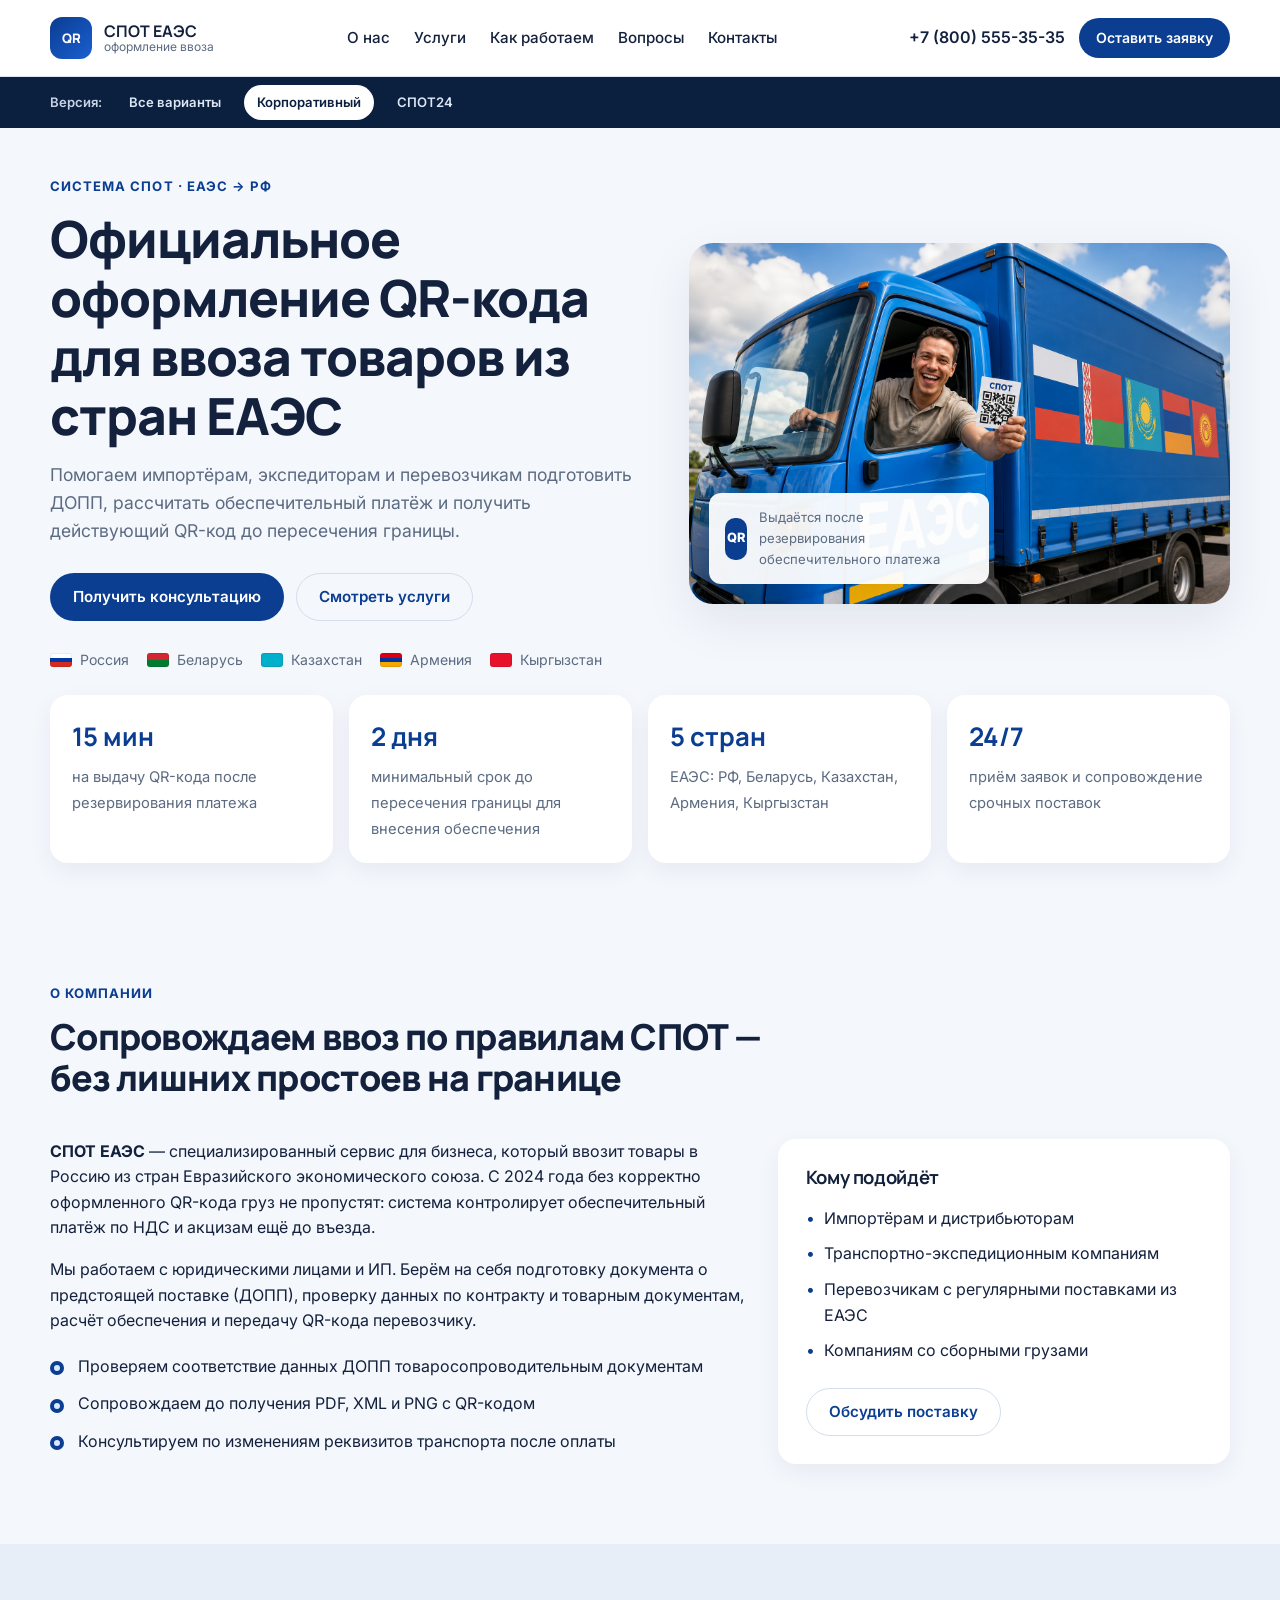
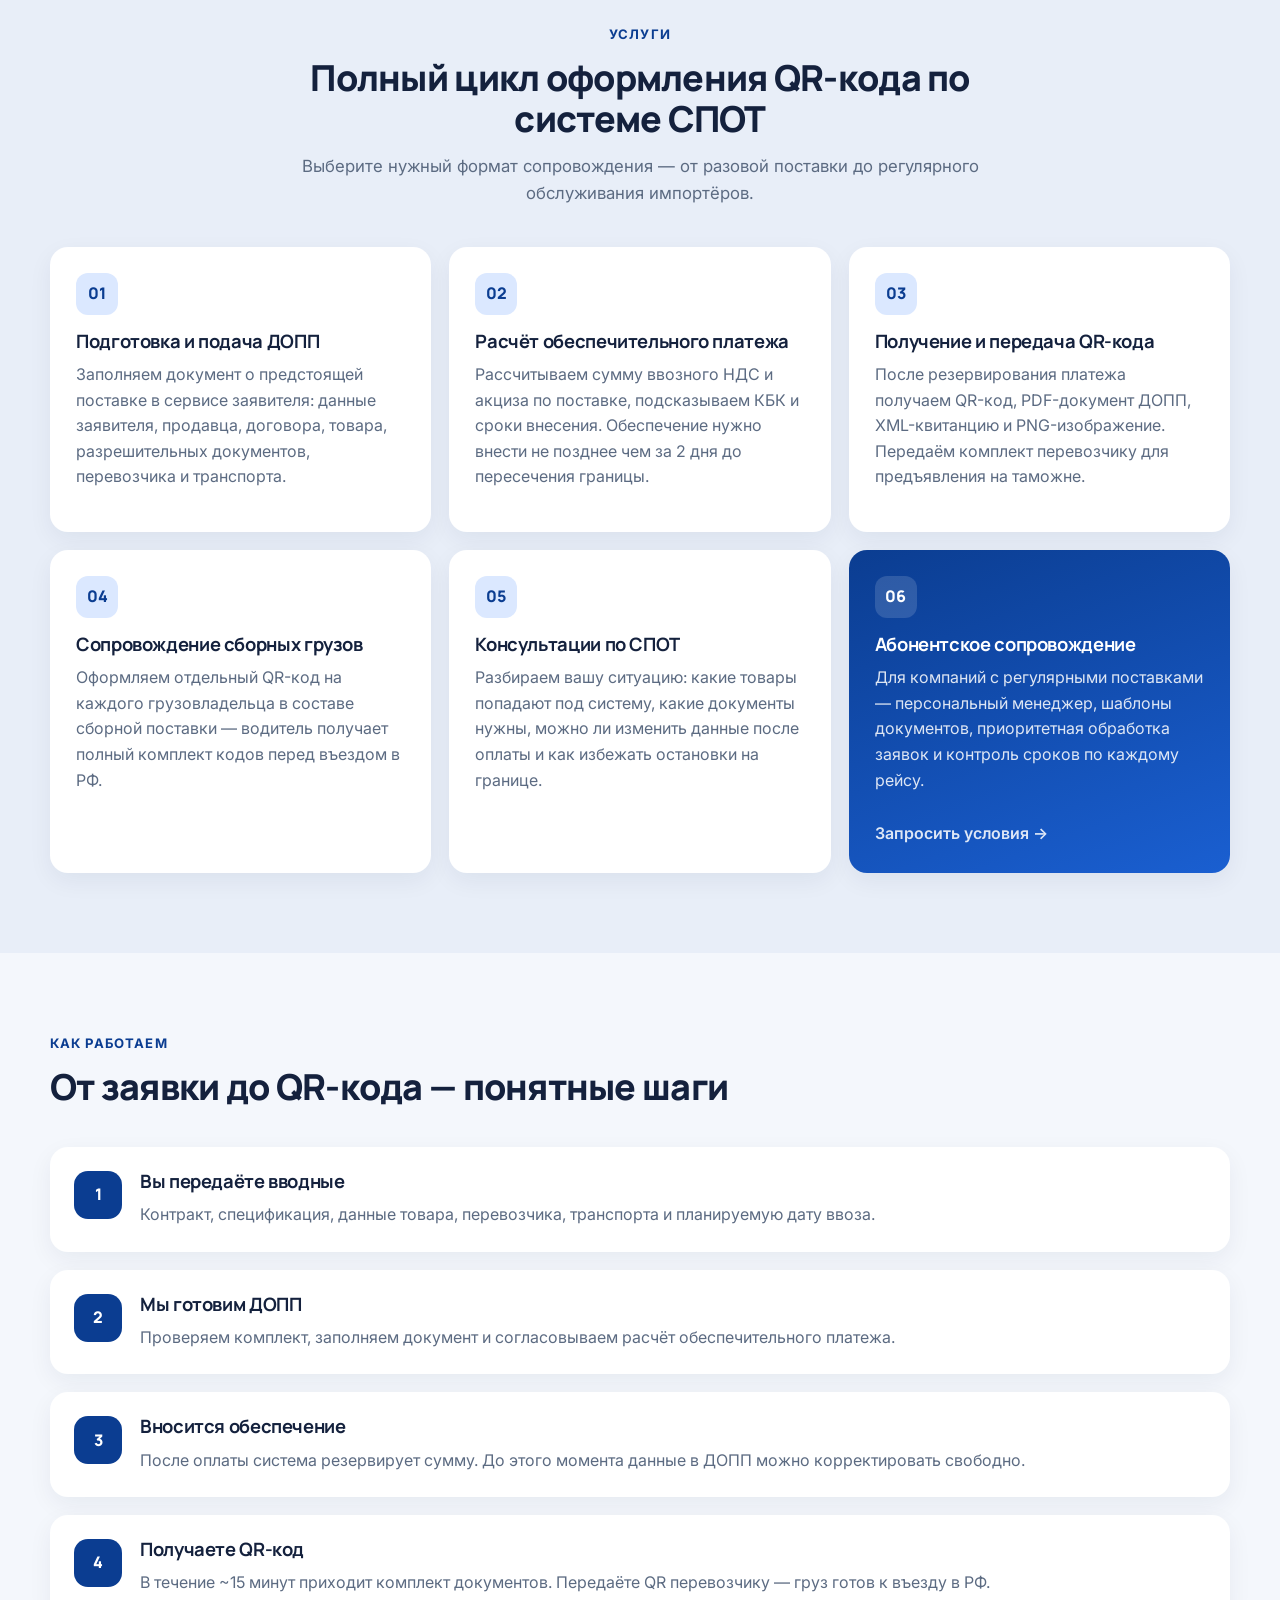
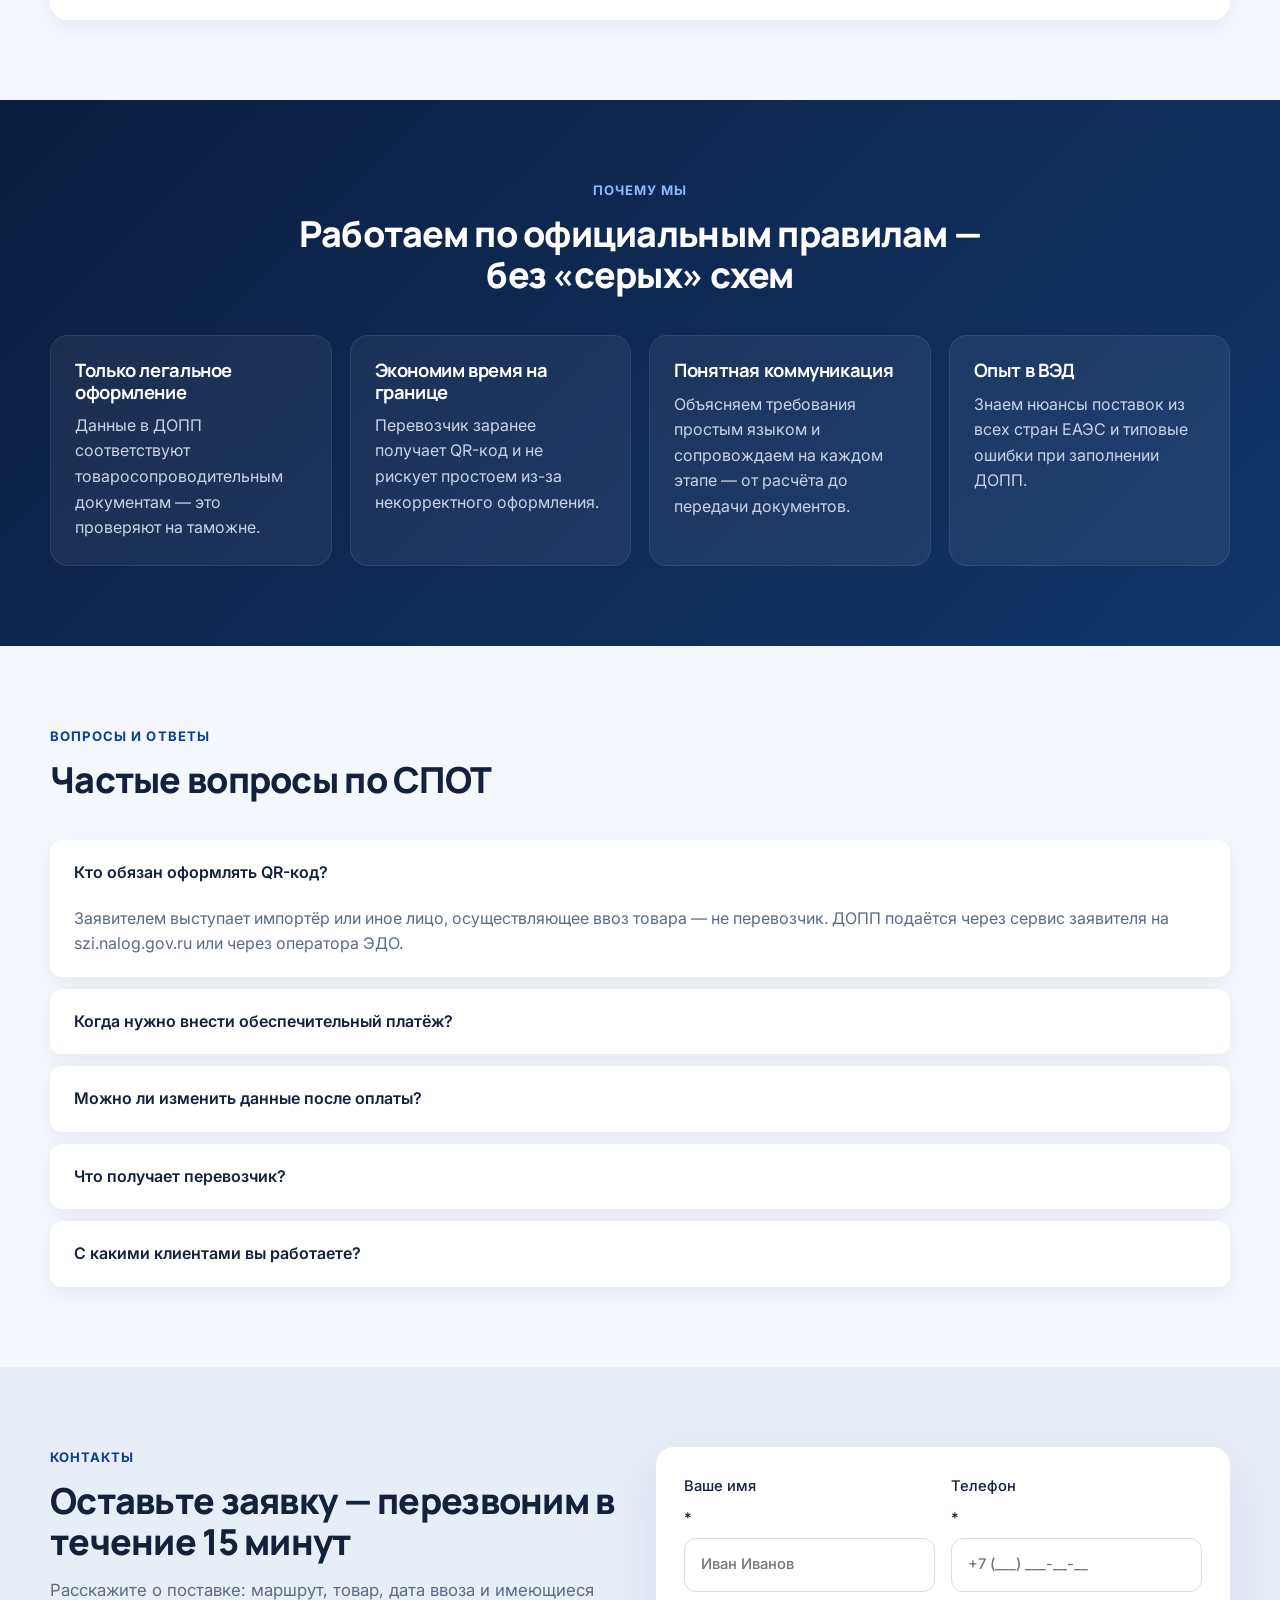
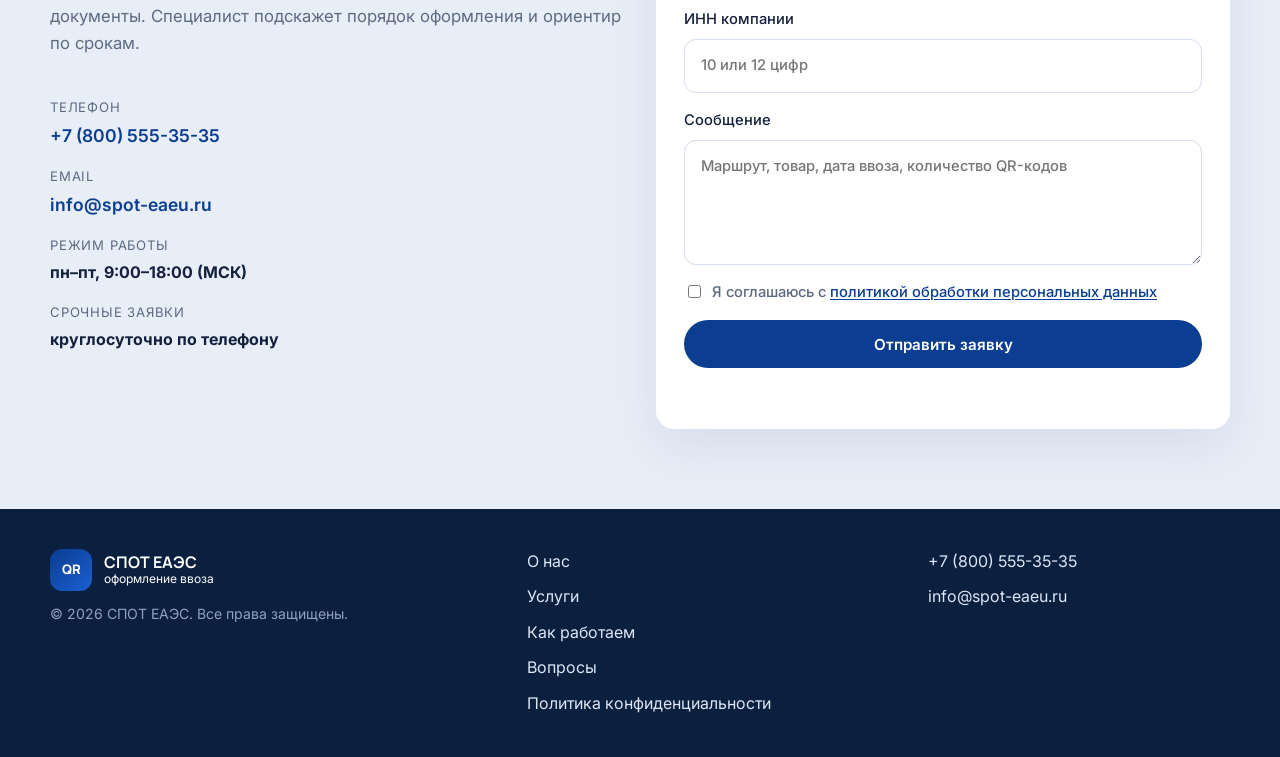
==== v1/index.html @ 1dd9f713 "Add two landing variants with version picker page. Move classic design to v1/, add spot-qr-eaes insp" ====
<!DOCTYPE html>
<html lang="ru">
<head>
  <meta charset="UTF-8" />
  <meta name="viewport" content="width=device-width, initial-scale=1.0, viewport-fit=cover" />
  <title>СПОТ ЕАЭС — оформление QR-кода для ввоза товаров в РФ</title>
  <meta name="description" content="Официальное оформление QR-кода по системе СПОТ для ввоза товаров из стран ЕАЭС в Россию. Подготовка ДОПП, расчёт обеспечительного платежа, сопровождение до получения QR." />
  <meta name="keywords" content="СПОТ, ЕАЭС, QR-код, ДОПП, ввоз товаров, обеспечительный платеж, таможня, импорт" />
  <meta name="robots" content="index, follow" />
  <meta name="theme-color" content="#0b3d91" />
  <link rel="canonical" href="https://elenasamanchuk.github.io/spot-eaeu/v1/" />
  <link rel="icon" type="image/svg+xml" href="../favicon.svg" />
  <link rel="manifest" href="../site.webmanifest" />

  <meta property="og:type" content="website" />
  <meta property="og:locale" content="ru_RU" />
  <meta property="og:title" content="СПОТ ЕАЭС — оформление QR-кода для ввоза товаров в РФ" />
  <meta property="og:description" content="Помогаем импортёрам и экспедиторам оформить ДОПП и получить QR-код по системе СПОТ для ввоза из стран ЕАЭС." />
  <meta property="og:image" content="https://elenasamanchuk.github.io/spot-eaeu/assets/hero.png" />
  <meta property="og:url" content="https://elenasamanchuk.github.io/spot-eaeu/v1/" />

  <meta name="twitter:card" content="summary_large_image" />
  <meta name="twitter:title" content="СПОТ ЕАЭС — оформление QR-кода для ввоза товаров в РФ" />
  <meta name="twitter:description" content="Официальное оформление QR-кода по системе СПОТ. Подготовка ДОПП и сопровождение до пересечения границы." />
  <meta name="twitter:image" content="https://elenasamanchuk.github.io/spot-eaeu/assets/hero.png" />

  <link rel="preconnect" href="https://fonts.googleapis.com" />
  <link rel="preconnect" href="https://fonts.gstatic.com" crossorigin />
  <link href="https://fonts.googleapis.com/css2?family=Inter:wght@400;500;600;700&family=Manrope:wght@500;600;700;800&display=swap" rel="stylesheet" />
  <link rel="stylesheet" href="css/styles.css" />
  <link rel="stylesheet" href="../css/variant-bar.css" />

  <script type="application/ld+json">
  {
    "@context": "https://schema.org",
    "@type": "ProfessionalService",
    "name": "СПОТ ЕАЭС",
    "description": "Официальное оформление QR-кода по системе СПОТ для ввоза товаров из стран ЕАЭС в Россию",
    "url": "https://elenasamanchuk.github.io/spot-eaeu/v1/",
    "image": "https://elenasamanchuk.github.io/spot-eaeu/assets/hero.png",
    "telephone": "+7-800-555-35-35",
    "email": "info@spot-eaeu.ru",
    "areaServed": ["RU", "BY", "KZ", "AM", "KG"],
    "serviceType": "Оформление QR-кода СПОТ, подготовка ДОПП",
    "openingHoursSpecification": {
      "@type": "OpeningHoursSpecification",
      "dayOfWeek": ["Monday", "Tuesday", "Wednesday", "Thursday", "Friday"],
      "opens": "09:00",
      "closes": "18:00"
    }
  }
  </script>
</head>
<body>
  <a class="skip-link" href="#main">Перейти к содержимому</a>

  <header class="header" id="top">
    <div class="container header__inner">
      <a class="logo" href="#top" aria-label="СПОТ ЕАЭС — на главную">
        <span class="logo__mark" aria-hidden="true">QR</span>
        <span class="logo__text">
          <strong>СПОТ ЕАЭС</strong>
          <small>оформление ввоза</small>
        </span>
      </a>

      <nav class="nav" id="site-nav" aria-label="Основная навигация">
        <a href="#about">О нас</a>
        <a href="#services">Услуги</a>
        <a href="#process">Как работаем</a>
        <a href="#faq">Вопросы</a>
        <a href="#contacts">Контакты</a>
      </nav>

      <div class="header__actions">
        <a class="header__phone" href="tel:+78005553535">+7 (800) 555-35-35</a>
        <a class="btn btn--primary btn--sm" href="#contacts">Оставить заявку</a>
        <button class="burger" type="button" aria-expanded="false" aria-controls="site-nav" aria-label="Открыть меню">
          <span></span>
          <span></span>
          <span></span>
        </button>
      </div>
    </div>
  </header>

  <div class="variant-bar" role="navigation" aria-label="Выбор версии сайта">
    <div class="container variant-bar__inner">
      <span class="variant-bar__label">Версия:</span>
      <a class="variant-bar__link" href="../">Все варианты</a>
      <a class="variant-bar__link is-active" href="../v1/" aria-current="page">Корпоративный</a>
      <a class="variant-bar__link" href="../v2/">СПОТ24</a>
    </div>
  </div>

  <main id="main">
    <section class="hero">
      <div class="container hero__grid">
        <div class="hero__content">
          <p class="eyebrow">Система СПОТ · ЕАЭС → РФ</p>
          <h1>Официальное оформление QR-кода для ввоза товаров из стран ЕАЭС</h1>
          <p class="hero__lead">
            Помогаем импортёрам, экспедиторам и перевозчикам подготовить ДОПП,
            рассчитать обеспечительный платёж и получить действующий QR-код
            до пересечения границы.
          </p>
          <div class="hero__cta">
            <a class="btn btn--primary" href="#contacts">Получить консультацию</a>
            <a class="btn btn--ghost" href="#services">Смотреть услуги</a>
          </div>
          <ul class="hero__flags" aria-label="Страны ЕАЭС">
            <li><span class="flag flag--ru" title="Россия"></span>Россия</li>
            <li><span class="flag flag--by" title="Беларусь"></span>Беларусь</li>
            <li><span class="flag flag--kz" title="Казахстан"></span>Казахстан</li>
            <li><span class="flag flag--am" title="Армения"></span>Армения</li>
            <li><span class="flag flag--kg" title="Кыргызстан"></span>Кыргызстан</li>
          </ul>
        </div>
        <div class="hero__visual">
          <img
            src="../assets/hero.png"
            alt="Водитель грузовика с QR-кодом СПОТ на фоне флагов стран ЕАЭС"
            width="1024"
            height="682"
            fetchpriority="high"
          />
          <div class="hero__badge">
            <span>QR</span>
            <p>Выдаётся после резервирования обеспечительного платежа</p>
          </div>
        </div>
      </div>
    </section>

    <section class="stats" aria-label="Ключевые показатели">
      <div class="container stats__grid">
        <article>
          <strong>15 мин</strong>
          <span>на выдачу QR-кода после резервирования платежа</span>
        </article>
        <article>
          <strong>2 дня</strong>
          <span>минимальный срок до пересечения границы для внесения обеспечения</span>
        </article>
        <article>
          <strong>5 стран</strong>
          <span>ЕАЭС: РФ, Беларусь, Казахстан, Армения, Кыргызстан</span>
        </article>
        <article>
          <strong>24/7</strong>
          <span>приём заявок и сопровождение срочных поставок</span>
        </article>
      </div>
    </section>

    <section class="section" id="about">
      <div class="container about">
        <div class="section__head">
          <p class="eyebrow">О компании</p>
          <h2>Сопровождаем ввоз по правилам СПОТ — без лишних простоев на границе</h2>
        </div>
        <div class="about__grid">
          <div class="about__text">
            <p>
              <strong>СПОТ ЕАЭС</strong> — специализированный сервис для бизнеса, который ввозит
              товары в Россию из стран Евразийского экономического союза. С 2024 года без
              корректно оформленного QR-кода груз не пропустят: система контролирует
              обеспечительный платёж по НДС и акцизам ещё до въезда.
            </p>
            <p>
              Мы работаем с юридическими лицами и ИП. Берём на себя подготовку документа
              о предстоящей поставке (ДОПП), проверку данных по контракту и товарным
              документам, расчёт обеспечения и передачу QR-кода перевозчику.
            </p>
            <ul class="checklist">
              <li>Проверяем соответствие данных ДОПП товаросопроводительным документам</li>
              <li>Сопровождаем до получения PDF, XML и PNG с QR-кодом</li>
              <li>Консультируем по изменениям реквизитов транспорта после оплаты</li>
            </ul>
          </div>
          <aside class="about__card">
            <h3>Кому подойдёт</h3>
            <ul>
              <li>Импортёрам и дистрибьюторам</li>
              <li>Транспортно-экспедиционным компаниям</li>
              <li>Перевозчикам с регулярными поставками из ЕАЭС</li>
              <li>Компаниям со сборными грузами</li>
            </ul>
            <a class="btn btn--secondary" href="#contacts">Обсудить поставку</a>
          </aside>
        </div>
      </div>
    </section>

    <section class="section section--muted" id="services">
      <div class="container">
        <div class="section__head section__head--center">
          <p class="eyebrow">Услуги</p>
          <h2>Полный цикл оформления QR-кода по системе СПОТ</h2>
          <p class="section__sub">
            Выберите нужный формат сопровождения — от разовой поставки до регулярного
            обслуживания импортёров.
          </p>
        </div>
        <div class="cards cards--3">
          <article class="card">
            <div class="card__icon" aria-hidden="true">01</div>
            <h3>Подготовка и подача ДОПП</h3>
            <p>
              Заполняем документ о предстоящей поставке в сервисе заявителя:
              данные заявителя, продавца, договора, товара, разрешительных документов,
              перевозчика и транспорта.
            </p>
          </article>
          <article class="card">
            <div class="card__icon" aria-hidden="true">02</div>
            <h3>Расчёт обеспечительного платежа</h3>
            <p>
              Рассчитываем сумму ввозного НДС и акциза по поставке, подсказываем
              КБК и сроки внесения. Обеспечение нужно внести не позднее чем за 2 дня
              до пересечения границы.
            </p>
          </article>
          <article class="card">
            <div class="card__icon" aria-hidden="true">03</div>
            <h3>Получение и передача QR-кода</h3>
            <p>
              После резервирования платежа получаем QR-код, PDF-документ ДОПП,
              XML-квитанцию и PNG-изображение. Передаём комплект перевозчику
              для предъявления на таможне.
            </p>
          </article>
          <article class="card">
            <div class="card__icon" aria-hidden="true">04</div>
            <h3>Сопровождение сборных грузов</h3>
            <p>
              Оформляем отдельный QR-код на каждого грузовладельца в составе
              сборной поставки — водитель получает полный комплект кодов
              перед въездом в РФ.
            </p>
          </article>
          <article class="card">
            <div class="card__icon" aria-hidden="true">05</div>
            <h3>Консультации по СПОТ</h3>
            <p>
              Разбираем вашу ситуацию: какие товары попадают под систему,
              какие документы нужны, можно ли изменить данные после оплаты
              и как избежать остановки на границе.
            </p>
          </article>
          <article class="card card--accent">
            <div class="card__icon" aria-hidden="true">06</div>
            <h3>Абонентское сопровождение</h3>
            <p>
              Для компаний с регулярными поставками — персональный менеджер,
              шаблоны документов, приоритетная обработка заявок и контроль сроков
              по каждому рейсу.
            </p>
            <a class="card__link" href="#contacts">Запросить условия →</a>
          </article>
        </div>
      </div>
    </section>

    <section class="section" id="process">
      <div class="container">
        <div class="section__head">
          <p class="eyebrow">Как работаем</p>
          <h2>От заявки до QR-кода — понятные шаги</h2>
        </div>
        <ol class="steps">
          <li>
            <span class="steps__num">1</span>
            <div>
              <h3>Вы передаёте вводные</h3>
              <p>Контракт, спецификация, данные товара, перевозчика, транспорта и планируемую дату ввоза.</p>
            </div>
          </li>
          <li>
            <span class="steps__num">2</span>
            <div>
              <h3>Мы готовим ДОПП</h3>
              <p>Проверяем комплект, заполняем документ и согласовываем расчёт обеспечительного платежа.</p>
            </div>
          </li>
          <li>
            <span class="steps__num">3</span>
            <div>
              <h3>Вносится обеспечение</h3>
              <p>После оплаты система резервирует сумму. До этого момента данные в ДОПП можно корректировать свободно.</p>
            </div>
          </li>
          <li>
            <span class="steps__num">4</span>
            <div>
              <h3>Получаете QR-код</h3>
              <p>В течение ~15 минут приходит комплект документов. Передаёте QR перевозчику — груз готов к въезду в РФ.</p>
            </div>
          </li>
        </ol>
      </div>
    </section>

    <section class="section section--dark">
      <div class="container trust">
        <div class="section__head section__head--center">
          <p class="eyebrow eyebrow--light">Почему мы</p>
          <h2>Работаем по официальным правилам — без «серых» схем</h2>
        </div>
        <div class="trust__grid">
          <article>
            <h3>Только легальное оформление</h3>
            <p>Данные в ДОПП соответствуют товаросопроводительным документам — это проверяют на таможне.</p>
          </article>
          <article>
            <h3>Экономим время на границе</h3>
            <p>Перевозчик заранее получает QR-код и не рискует простоем из-за некорректного оформления.</p>
          </article>
          <article>
            <h3>Понятная коммуникация</h3>
            <p>Объясняем требования простым языком и сопровождаем на каждом этапе — от расчёта до передачи документов.</p>
          </article>
          <article>
            <h3>Опыт в ВЭД</h3>
            <p>Знаем нюансы поставок из всех стран ЕАЭС и типовые ошибки при заполнении ДОПП.</p>
          </article>
        </div>
      </div>
    </section>

    <section class="section" id="faq">
      <div class="container faq">
        <div class="section__head">
          <p class="eyebrow">Вопросы и ответы</p>
          <h2>Частые вопросы по СПОТ</h2>
        </div>
        <div class="faq__list">
          <details class="faq__item" open>
            <summary>Кто обязан оформлять QR-код?</summary>
            <p>
              Заявителем выступает импортёр или иное лицо, осуществляющее ввоз товара —
              не перевозчик. ДОПП подаётся через сервис заявителя на szi.nalog.gov.ru
              или через оператора ЭДО.
            </p>
          </details>
          <details class="faq__item">
            <summary>Когда нужно внести обеспечительный платёж?</summary>
            <p>
              Не позднее чем за 2 календарных дня до планируемого пересечения границы.
              Сумма рассчитывается как предполагаемый ввозной НДС и акциз по конкретной поставке.
            </p>
          </details>
          <details class="faq__item">
            <summary>Можно ли изменить данные после оплаты?</summary>
            <p>
              После резервирования обеспечения изменения допускаются только в части
              реквизитов транспортного средства. Остальные данные нужно проверить заранее.
            </p>
          </details>
          <details class="faq__item">
            <summary>Что получает перевозчик?</summary>
            <p>
              PDF-документ ДОПП с QR-кодом, XML-квитанцию и PNG-изображение QR-кода.
              При сборном грузе — отдельный код на каждого грузовладельца.
            </p>
          </details>
          <details class="faq__item">
            <summary>С какими клиентами вы работаете?</summary>
            <p>
              С юридическими лицами и индивидуальными предпринимателями. Для первичной
              консультации достаточно описать маршрут, товар и приложить имеющиеся документы.
            </p>
          </details>
        </div>
      </div>
    </section>

    <section class="section section--muted" id="contacts">
      <div class="container contacts">
        <div class="contacts__info">
          <div class="section__head">
            <p class="eyebrow">Контакты</p>
            <h2>Оставьте заявку — перезвоним в течение 15 минут</h2>
            <p class="section__sub">
              Расскажите о поставке: маршрут, товар, дата ввоза и имеющиеся документы.
              Специалист подскажет порядок оформления и ориентир по срокам.
            </p>
          </div>
          <ul class="contacts__list">
            <li>
              <span>Телефон</span>
              <a href="tel:+78005553535">+7 (800) 555-35-35</a>
            </li>
            <li>
              <span>Email</span>
              <a href="mailto:info@spot-eaeu.ru">info@spot-eaeu.ru</a>
            </li>
            <li>
              <span>Режим работы</span>
              <strong>пн–пт, 9:00–18:00 (МСК)</strong>
            </li>
            <li>
              <span>Срочные заявки</span>
              <strong>круглосуточно по телефону</strong>
            </li>
          </ul>
        </div>

        <form class="form" id="contact-form" novalidate>
          <div class="form__row">
            <label>
              Ваше имя <span aria-hidden="true">*</span>
              <input type="text" name="name" autocomplete="name" required placeholder="Иван Иванов" />
            </label>
            <label>
              Телефон <span aria-hidden="true">*</span>
              <input type="tel" name="phone" autocomplete="tel" required placeholder="+7 (___) ___-__-__" />
            </label>
          </div>
          <label>
            ИНН компании
            <input type="text" name="inn" inputmode="numeric" placeholder="10 или 12 цифр" />
          </label>
          <label>
            Сообщение
            <textarea name="message" rows="4" placeholder="Маршрут, товар, дата ввоза, количество QR-кодов"></textarea>
          </label>
          <label class="checkbox">
            <input type="checkbox" name="consent" required />
            <span>Я соглашаюсь с <a href="privacy.html">политикой обработки персональных данных</a></span>
          </label>
          <button class="btn btn--primary btn--block" type="submit">Отправить заявку</button>
          <p class="form__status" id="form-status" role="status" aria-live="polite"></p>
        </form>
      </div>
    </section>
  </main>

  <footer class="footer">
    <div class="container footer__grid">
      <div>
        <a class="logo logo--footer" href="#top">
          <span class="logo__mark" aria-hidden="true">QR</span>
          <span class="logo__text">
            <strong>СПОТ ЕАЭС</strong>
            <small>оформление ввоза</small>
          </span>
        </a>
        <p class="footer__copy">© <span id="year"></span> СПОТ ЕАЭС. Все права защищены.</p>
      </div>
      <nav class="footer__nav" aria-label="Навигация в подвале">
        <a href="#about">О нас</a>
        <a href="#services">Услуги</a>
        <a href="#process">Как работаем</a>
        <a href="#faq">Вопросы</a>
        <a href="privacy.html">Политика конфиденциальности</a>
      </nav>
      <div class="footer__contacts">
        <a href="tel:+78005553535">+7 (800) 555-35-35</a>
        <a href="mailto:info@spot-eaeu.ru">info@spot-eaeu.ru</a>
      </div>
    </div>
  </footer>

  <script src="js/main.js" defer></script>
</body>
</html>
---- v1/css/styles.css ----
/* СПОТ ЕАЭС — визитка */

:root {
  --bg: #f4f7fc;
  --bg-white: #ffffff;
  --bg-muted: #e8eef8;
  --bg-dark: #0b1f3f;
  --text: #14213d;
  --text-muted: #5c6b82;
  --text-light: #c8d4e6;
  --primary: #0b3d91;
  --primary-hover: #0947ad;
  --primary-soft: #dbe8ff;
  --accent: #f0a500;
  --line: #d5deec;
  --shadow: 0 18px 50px rgba(11, 31, 63, 0.08);
  --shadow-sm: 0 8px 24px rgba(11, 31, 63, 0.06);
  --radius: 18px;
  --radius-sm: 12px;
  --container: 1180px;
  --header-h: 76px;
  --font: "Inter", system-ui, -apple-system, sans-serif;
  --font-display: "Manrope", var(--font);
  --ease: cubic-bezier(0.22, 1, 0.36, 1);
}

*,
*::before,
*::after {
  box-sizing: border-box;
}

html {
  scroll-behavior: smooth;
}

body {
  margin: 0;
  font-family: var(--font);
  font-size: 16px;
  line-height: 1.6;
  color: var(--text);
  background: var(--bg);
  -webkit-font-smoothing: antialiased;
}

img {
  display: block;
  max-width: 100%;
  height: auto;
}

a {
  color: var(--primary);
  text-decoration-thickness: 1px;
  text-underline-offset: 0.15em;
}

a:hover {
  color: var(--primary-hover);
}

h1,
h2,
h3 {
  font-family: var(--font-display);
  line-height: 1.15;
  letter-spacing: -0.02em;
}

h1 {
  margin: 0 0 16px;
  font-size: clamp(2rem, 4vw, 3.25rem);
  font-weight: 800;
}

h2 {
  margin: 0;
  font-size: clamp(1.6rem, 2.8vw, 2.35rem);
  font-weight: 800;
}

h3 {
  margin: 0 0 10px;
  font-size: 1.15rem;
  font-weight: 700;
}

p {
  margin: 0 0 16px;
}

ul,
ol {
  margin: 0;
  padding: 0;
}

.skip-link {
  position: absolute;
  left: -9999px;
  top: 0;
  z-index: 1000;
  padding: 12px 16px;
  background: var(--primary);
  color: #fff;
}

.skip-link:focus {
  left: 16px;
}

.container {
  width: min(100% - 32px, var(--container));
  margin-inline: auto;
}

.eyebrow {
  margin: 0 0 12px;
  font-size: 0.82rem;
  font-weight: 700;
  letter-spacing: 0.08em;
  text-transform: uppercase;
  color: var(--primary);
}

.eyebrow--light {
  color: #8eb8ff;
}

.section {
  padding: 80px 0;
}

.section--muted {
  background: var(--bg-muted);
}

.section--dark {
  background: linear-gradient(135deg, #0b1f3f 0%, #12356b 100%);
  color: #fff;
}

.section__head {
  max-width: 720px;
  margin-bottom: 40px;
}

.section__head--center {
  margin-inline: auto;
  text-align: center;
}

.section__sub {
  margin-top: 14px;
  color: var(--text-muted);
  font-size: 1.05rem;
}

/* Header */

.header {
  position: sticky;
  top: 0;
  z-index: 100;
  background: rgba(255, 255, 255, 0.92);
  backdrop-filter: blur(12px);
  border-bottom: 1px solid rgba(213, 222, 236, 0.8);
}

.header__inner {
  display: flex;
  align-items: center;
  justify-content: space-between;
  gap: 20px;
  min-height: var(--header-h);
}

.logo {
  display: inline-flex;
  align-items: center;
  gap: 12px;
  color: inherit;
  text-decoration: none;
}

.logo__mark {
  display: grid;
  place-items: center;
  width: 42px;
  height: 42px;
  border-radius: 12px;
  background: linear-gradient(135deg, var(--primary), #1a5fd1);
  color: #fff;
  font-family: var(--font-display);
  font-size: 0.82rem;
  font-weight: 800;
}

.logo__text {
  display: flex;
  flex-direction: column;
  line-height: 1.1;
}

.logo__text strong {
  font-family: var(--font-display);
  font-size: 1rem;
}

.logo__text small {
  font-size: 0.75rem;
  color: var(--text-muted);
}

.nav {
  display: flex;
  align-items: center;
  gap: 24px;
}

.nav a {
  color: var(--text);
  text-decoration: none;
  font-size: 0.95rem;
  font-weight: 500;
}

.nav a:hover {
  color: var(--primary);
}

.header__actions {
  display: flex;
  align-items: center;
  gap: 14px;
}

.header__phone {
  color: var(--text);
  text-decoration: none;
  font-weight: 600;
  white-space: nowrap;
}

.burger {
  display: none;
  width: 44px;
  height: 44px;
  padding: 0;
  border: 0;
  border-radius: 10px;
  background: var(--bg-muted);
  cursor: pointer;
}

.burger span {
  display: block;
  width: 18px;
  height: 2px;
  margin: 4px auto;
  background: var(--text);
  transition: transform 0.2s var(--ease), opacity 0.2s;
}

/* Buttons */

.btn {
  display: inline-flex;
  align-items: center;
  justify-content: center;
  gap: 8px;
  min-height: 48px;
  padding: 0 22px;
  border: 1px solid transparent;
  border-radius: 999px;
  font-family: inherit;
  font-size: 0.95rem;
  font-weight: 600;
  text-decoration: none;
  cursor: pointer;
  transition: transform 0.2s var(--ease), background 0.2s, border-color 0.2s, color 0.2s;
}

.btn:hover {
  transform: translateY(-1px);
}

.btn--primary {
  background: var(--primary);
  color: #fff;
}

.btn--primary:hover {
  background: var(--primary-hover);
  color: #fff;
}

.btn--secondary {
  background: #fff;
  color: var(--primary);
  border-color: var(--line);
}

.btn--ghost {
  background: transparent;
  color: var(--primary);
  border-color: var(--line);
}

.btn--sm {
  min-height: 40px;
  padding-inline: 16px;
  font-size: 0.88rem;
}

.btn--block {
  width: 100%;
}

/* Hero */

.hero {
  padding: 48px 0 24px;
}

.hero__grid {
  display: grid;
  grid-template-columns: 1.05fr 0.95fr;
  gap: 40px;
  align-items: center;
}

.hero__lead {
  font-size: 1.1rem;
  color: var(--text-muted);
  max-width: 54ch;
}

.hero__cta {
  display: flex;
  flex-wrap: wrap;
  gap: 12px;
  margin: 28px 0;
}

.hero__flags {
  display: flex;
  flex-wrap: wrap;
  gap: 14px 18px;
  list-style: none;
}

.hero__flags li {
  display: inline-flex;
  align-items: center;
  gap: 8px;
  font-size: 0.88rem;
  color: var(--text-muted);
}

.flag {
  width: 22px;
  height: 14px;
  border-radius: 3px;
  box-shadow: inset 0 0 0 1px rgba(0, 0, 0, 0.08);
}

.flag--ru {
  background: linear-gradient(to bottom, #fff 33%, #0039a6 33%, #0039a6 66%, #d52b1e 66%);
}

.flag--by {
  background: linear-gradient(to bottom, #d22730 50%, #007c30 50%);
}

.flag--kz {
  background: #00afca;
}

.flag--am {
  background: linear-gradient(to bottom, #d90012 33%, #0033a0 33%, #0033a0 66%, #f2a800 66%);
}

.flag--kg {
  background: #e8112d;
}

.hero__visual {
  position: relative;
}

.hero__visual img {
  border-radius: calc(var(--radius) + 6px);
  box-shadow: var(--shadow);
}

.hero__badge {
  position: absolute;
  left: 20px;
  bottom: 20px;
  display: flex;
  align-items: center;
  gap: 12px;
  max-width: min(280px, calc(100% - 40px));
  padding: 14px 16px;
  border-radius: var(--radius-sm);
  background: rgba(255, 255, 255, 0.94);
  box-shadow: var(--shadow-sm);
}

.hero__badge span {
  display: grid;
  place-items: center;
  width: 42px;
  height: 42px;
  border-radius: 10px;
  background: var(--primary);
  color: #fff;
  font-weight: 800;
  font-size: 0.8rem;
}

.hero__badge p {
  margin: 0;
  font-size: 0.82rem;
  color: var(--text-muted);
}

/* Stats */

.stats {
  padding: 0 0 40px;
}

.stats__grid {
  display: grid;
  grid-template-columns: repeat(4, 1fr);
  gap: 16px;
}

.stats__grid article {
  padding: 22px;
  border-radius: var(--radius);
  background: var(--bg-white);
  box-shadow: var(--shadow-sm);
}

.stats__grid strong {
  display: block;
  margin-bottom: 6px;
  font-family: var(--font-display);
  font-size: 1.6rem;
  color: var(--primary);
}

.stats__grid span {
  font-size: 0.92rem;
  color: var(--text-muted);
}

/* About */

.about__grid {
  display: grid;
  grid-template-columns: 1.4fr 0.9fr;
  gap: 24px;
  align-items: start;
}

.about__text p:last-of-type {
  margin-bottom: 20px;
}

.checklist {
  list-style: none;
  display: grid;
  gap: 12px;
}

.checklist li {
  position: relative;
  padding-left: 28px;
}

.checklist li::before {
  content: "";
  position: absolute;
  left: 0;
  top: 0.45em;
  width: 14px;
  height: 14px;
  border-radius: 50%;
  background: var(--primary-soft);
  box-shadow: inset 0 0 0 4px var(--primary);
}

.about__card {
  padding: 28px;
  border-radius: var(--radius);
  background: var(--bg-white);
  box-shadow: var(--shadow-sm);
}

.about__card ul {
  list-style: none;
  display: grid;
  gap: 10px;
  margin: 18px 0 24px;
}

.about__card li {
  padding-left: 18px;
  position: relative;
}

.about__card li::before {
  content: "•";
  position: absolute;
  left: 0;
  color: var(--primary);
}

/* Cards */

.cards {
  display: grid;
  gap: 18px;
}

.cards--3 {
  grid-template-columns: repeat(3, 1fr);
}

.card {
  display: flex;
  flex-direction: column;
  padding: 26px;
  border-radius: var(--radius);
  background: var(--bg-white);
  box-shadow: var(--shadow-sm);
}

.card p {
  color: var(--text-muted);
  flex: 1;
}

.card__icon {
  width: 42px;
  height: 42px;
  margin-bottom: 16px;
  border-radius: 12px;
  display: grid;
  place-items: center;
  background: var(--primary-soft);
  color: var(--primary);
  font-family: var(--font-display);
  font-weight: 800;
}

.card--accent {
  background: linear-gradient(160deg, #0b3d91, #1a5fd1);
  color: #fff;
}

.card--accent p,
.card--accent .card__link {
  color: rgba(255, 255, 255, 0.86);
}

.card--accent .card__icon {
  background: rgba(255, 255, 255, 0.14);
  color: #fff;
}

.card__link {
  margin-top: 12px;
  color: #fff;
  font-weight: 600;
  text-decoration: none;
}

/* Steps */

.steps {
  list-style: none;
  display: grid;
  gap: 18px;
  counter-reset: step;
}

.steps li {
  display: grid;
  grid-template-columns: auto 1fr;
  gap: 18px;
  padding: 24px;
  border-radius: var(--radius);
  background: var(--bg-white);
  box-shadow: var(--shadow-sm);
}

.steps__num {
  display: grid;
  place-items: center;
  width: 48px;
  height: 48px;
  border-radius: 14px;
  background: var(--primary);
  color: #fff;
  font-family: var(--font-display);
  font-weight: 800;
}

.steps p {
  margin: 0;
  color: var(--text-muted);
}

/* Trust */

.trust__grid {
  display: grid;
  grid-template-columns: repeat(4, 1fr);
  gap: 18px;
}

.trust__grid article {
  padding: 24px;
  border-radius: var(--radius);
  background: rgba(255, 255, 255, 0.06);
  border: 1px solid rgba(255, 255, 255, 0.08);
}

.trust__grid p {
  margin: 0;
  color: var(--text-light);
}

/* FAQ */

.faq__list {
  display: grid;
  gap: 12px;
}

.faq__item {
  border-radius: var(--radius-sm);
  background: var(--bg-white);
  box-shadow: var(--shadow-sm);
  overflow: hidden;
}

.faq__item summary {
  padding: 20px 24px;
  font-weight: 600;
  cursor: pointer;
  list-style: none;
}

.faq__item summary::-webkit-details-marker {
  display: none;
}

.faq__item p {
  margin: 0;
  padding: 0 24px 20px;
  color: var(--text-muted);
}

/* Contacts */

.contacts {
  display: grid;
  grid-template-columns: 1fr 1fr;
  gap: 32px;
  align-items: start;
}

.contacts__list {
  list-style: none;
  display: grid;
  gap: 16px;
}

.contacts__list li {
  display: grid;
  gap: 4px;
}

.contacts__list span {
  font-size: 0.82rem;
  color: var(--text-muted);
  text-transform: uppercase;
  letter-spacing: 0.06em;
}

.contacts__list a {
  font-size: 1.1rem;
  font-weight: 600;
  text-decoration: none;
}

.form {
  padding: 28px;
  border-radius: var(--radius);
  background: var(--bg-white);
  box-shadow: var(--shadow);
}

.form label {
  display: grid;
  gap: 8px;
  margin-bottom: 16px;
  font-size: 0.92rem;
  font-weight: 500;
}

.form__row {
  display: grid;
  grid-template-columns: 1fr 1fr;
  gap: 16px;
}

.form input,
.form textarea {
  width: 100%;
  padding: 14px 16px;
  border: 1px solid var(--line);
  border-radius: 12px;
  font: inherit;
  color: var(--text);
  background: #fff;
  transition: border-color 0.2s, box-shadow 0.2s;
}

.form input:focus,
.form textarea:focus {
  outline: none;
  border-color: var(--primary);
  box-shadow: 0 0 0 4px rgba(11, 61, 145, 0.12);
}

.form input:invalid:not(:placeholder-shown),
.form textarea:invalid:not(:placeholder-shown) {
  border-color: #d64545;
}

.checkbox {
  display: flex !important;
  align-items: flex-start;
  gap: 10px;
  font-weight: 400;
  color: var(--text-muted);
}

.checkbox input {
  width: auto;
  margin-top: 4px;
}

.form__status {
  min-height: 1.4em;
  margin: 12px 0 0;
  font-size: 0.92rem;
}

.form__status--success {
  color: #1f7a45;
}

.form__status--error {
  color: #c0392b;
}

/* Footer */

.footer {
  padding: 40px 0;
  background: var(--bg-dark);
  color: #dce6f5;
}

.footer__grid {
  display: grid;
  grid-template-columns: 1.2fr 1fr 0.8fr;
  gap: 24px;
  align-items: start;
}

.footer .logo {
  margin-bottom: 12px;
}

.footer .logo__text strong,
.footer .logo__text small {
  color: #fff;
}

.footer__copy {
  margin: 0;
  font-size: 0.88rem;
  color: #8ea2c0;
}

.footer__nav,
.footer__contacts {
  display: grid;
  gap: 10px;
}

.footer__nav a,
.footer__contacts a {
  color: #dce6f5;
  text-decoration: none;
}

.footer__nav a:hover,
.footer__contacts a:hover {
  color: #fff;
}

/* Mobile nav */

body.nav-open {
  overflow: hidden;
}

body.nav-open .burger span:nth-child(1) {
  transform: translateY(6px) rotate(45deg);
}

body.nav-open .burger span:nth-child(2) {
  opacity: 0;
}

body.nav-open .burger span:nth-child(3) {
  transform: translateY(-6px) rotate(-45deg);
}

/* Responsive */

@media (max-width: 1024px) {
  .hero__grid,
  .about__grid,
  .contacts,
  .cards--3,
  .trust__grid,
  .stats__grid {
    grid-template-columns: repeat(2, 1fr);
  }

  .hero__grid {
    grid-template-columns: 1fr;
  }

  .hero__visual {
    order: -1;
  }
}

@media (max-width: 768px) {
  .section {
    padding: 64px 0;
  }

  .header__phone {
    display: none;
  }

  .burger {
    display: block;
  }

  .nav {
    position: fixed;
    inset: var(--header-h) 0 auto 0;
    display: grid;
    gap: 0;
    padding: 12px 16px 20px;
    background: #fff;
    border-bottom: 1px solid var(--line);
    transform: translateY(-120%);
    opacity: 0;
    pointer-events: none;
    transition: transform 0.25s var(--ease), opacity 0.25s;
  }

  .nav a {
    padding: 14px 4px;
    border-bottom: 1px solid var(--line);
  }

  body.nav-open .nav {
    transform: translateY(0);
    opacity: 1;
    pointer-events: auto;
  }

  .stats__grid,
  .cards--3,
  .trust__grid,
  .about__grid,
  .contacts,
  .form__row,
  .footer__grid {
    grid-template-columns: 1fr;
  }

  .hero__cta .btn {
    flex: 1 1 100%;
  }
}

@media (prefers-reduced-motion: reduce) {
  html {
    scroll-behavior: auto;
  }

  *,
  *::before,
  *::after {
    transition-duration: 0.01ms !important;
  }
}
---- css/variant-bar.css ----
.variant-bar {
  background: #0b1f3f;
  color: #c8d4e6;
  font-size: 0.82rem;
}

.variant-bar__inner {
  display: flex;
  align-items: center;
  gap: 10px;
  flex-wrap: wrap;
  min-height: 40px;
  padding: 8px 0;
}

.variant-bar__label {
  font-weight: 600;
  margin-right: 4px;
}

.variant-bar__link {
  display: inline-flex;
  align-items: center;
  padding: 6px 12px;
  border-radius: 999px;
  color: #dce6f5;
  text-decoration: none;
  font-weight: 600;
  border: 1px solid transparent;
  transition: background 0.15s, color 0.15s, border-color 0.15s;
}

.variant-bar__link:hover {
  color: #fff;
  background: rgba(255, 255, 255, 0.08);
}

.variant-bar__link.is-active {
  color: #0b1f3f;
  background: #fff;
}

.variant-bar--light {
  background: #eef2ff;
  color: #4d5670;
}

.variant-bar--light .variant-bar__link {
  color: #4d5670;
}

.variant-bar--light .variant-bar__link:hover {
  color: #1a56ff;
  background: rgba(26, 86, 255, 0.08);
}

.variant-bar--light .variant-bar__link.is-active {
  color: #fff;
  background: #1a56ff;
}
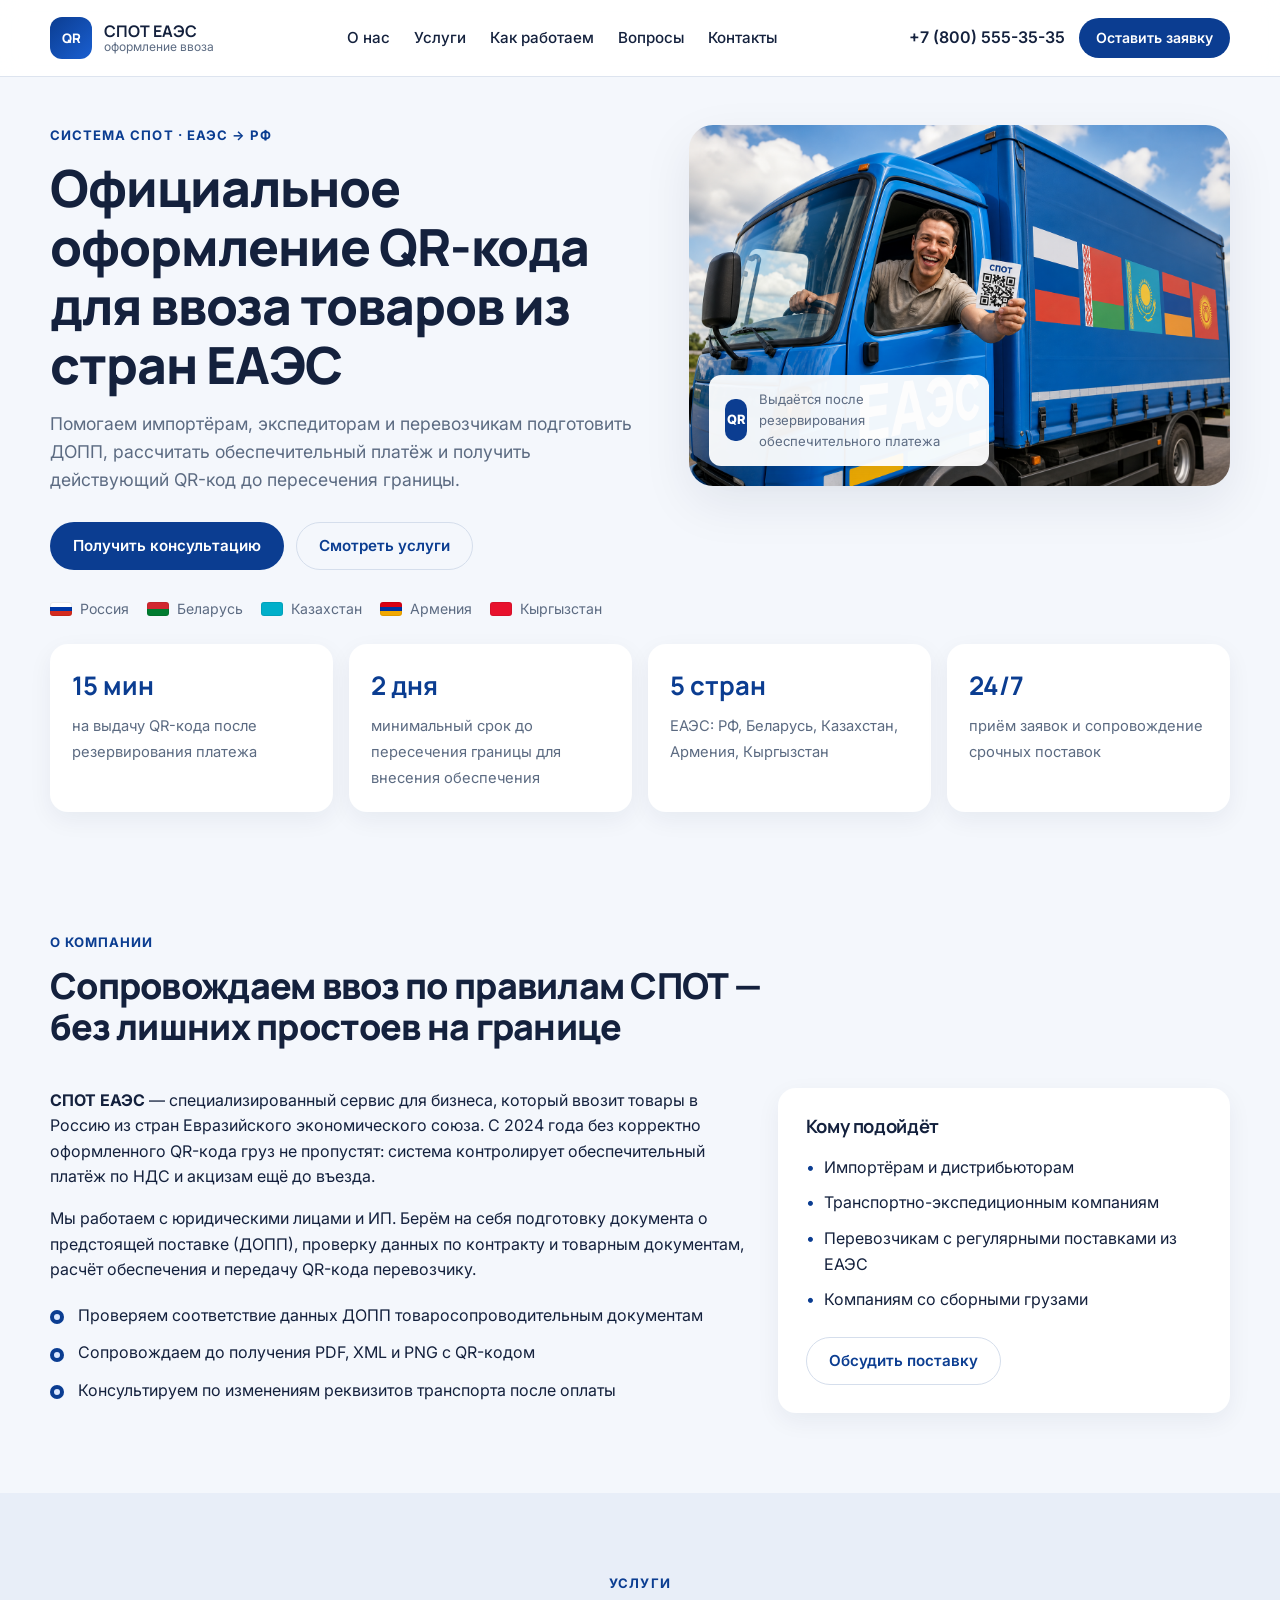
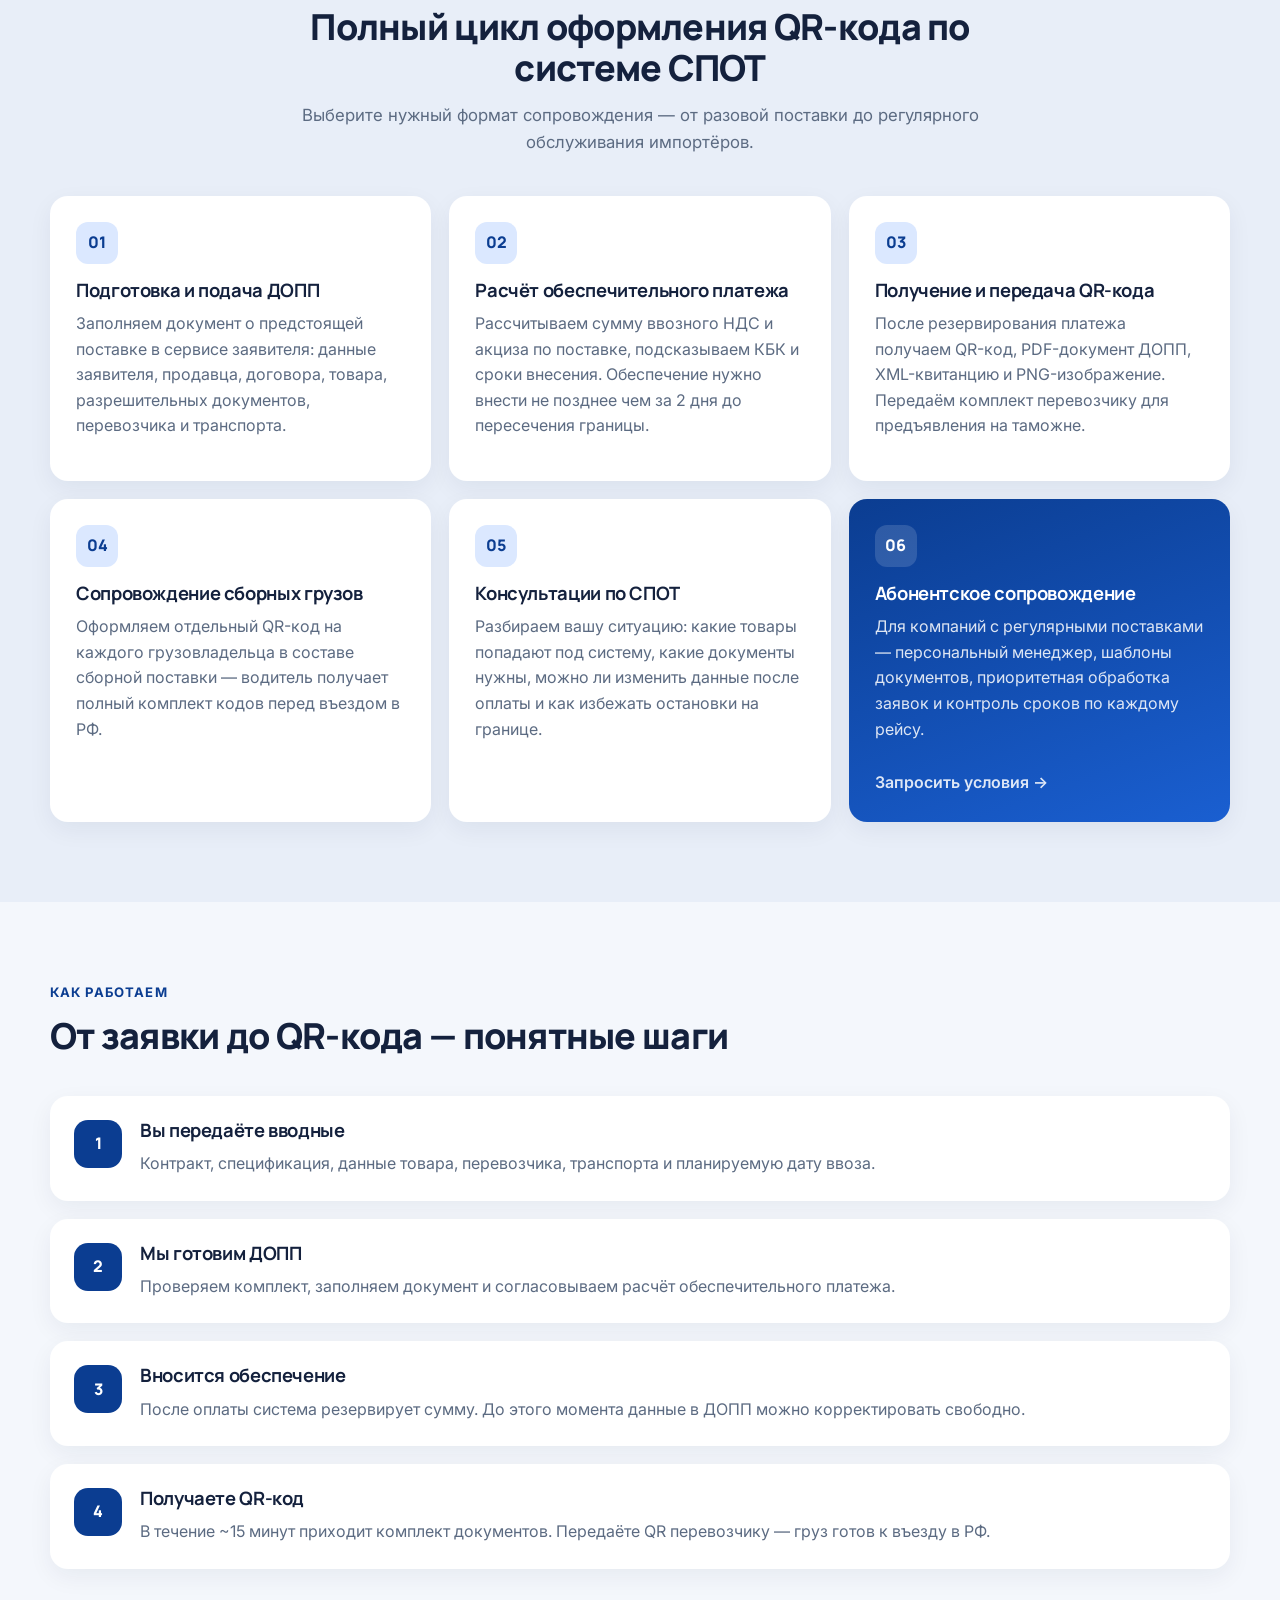
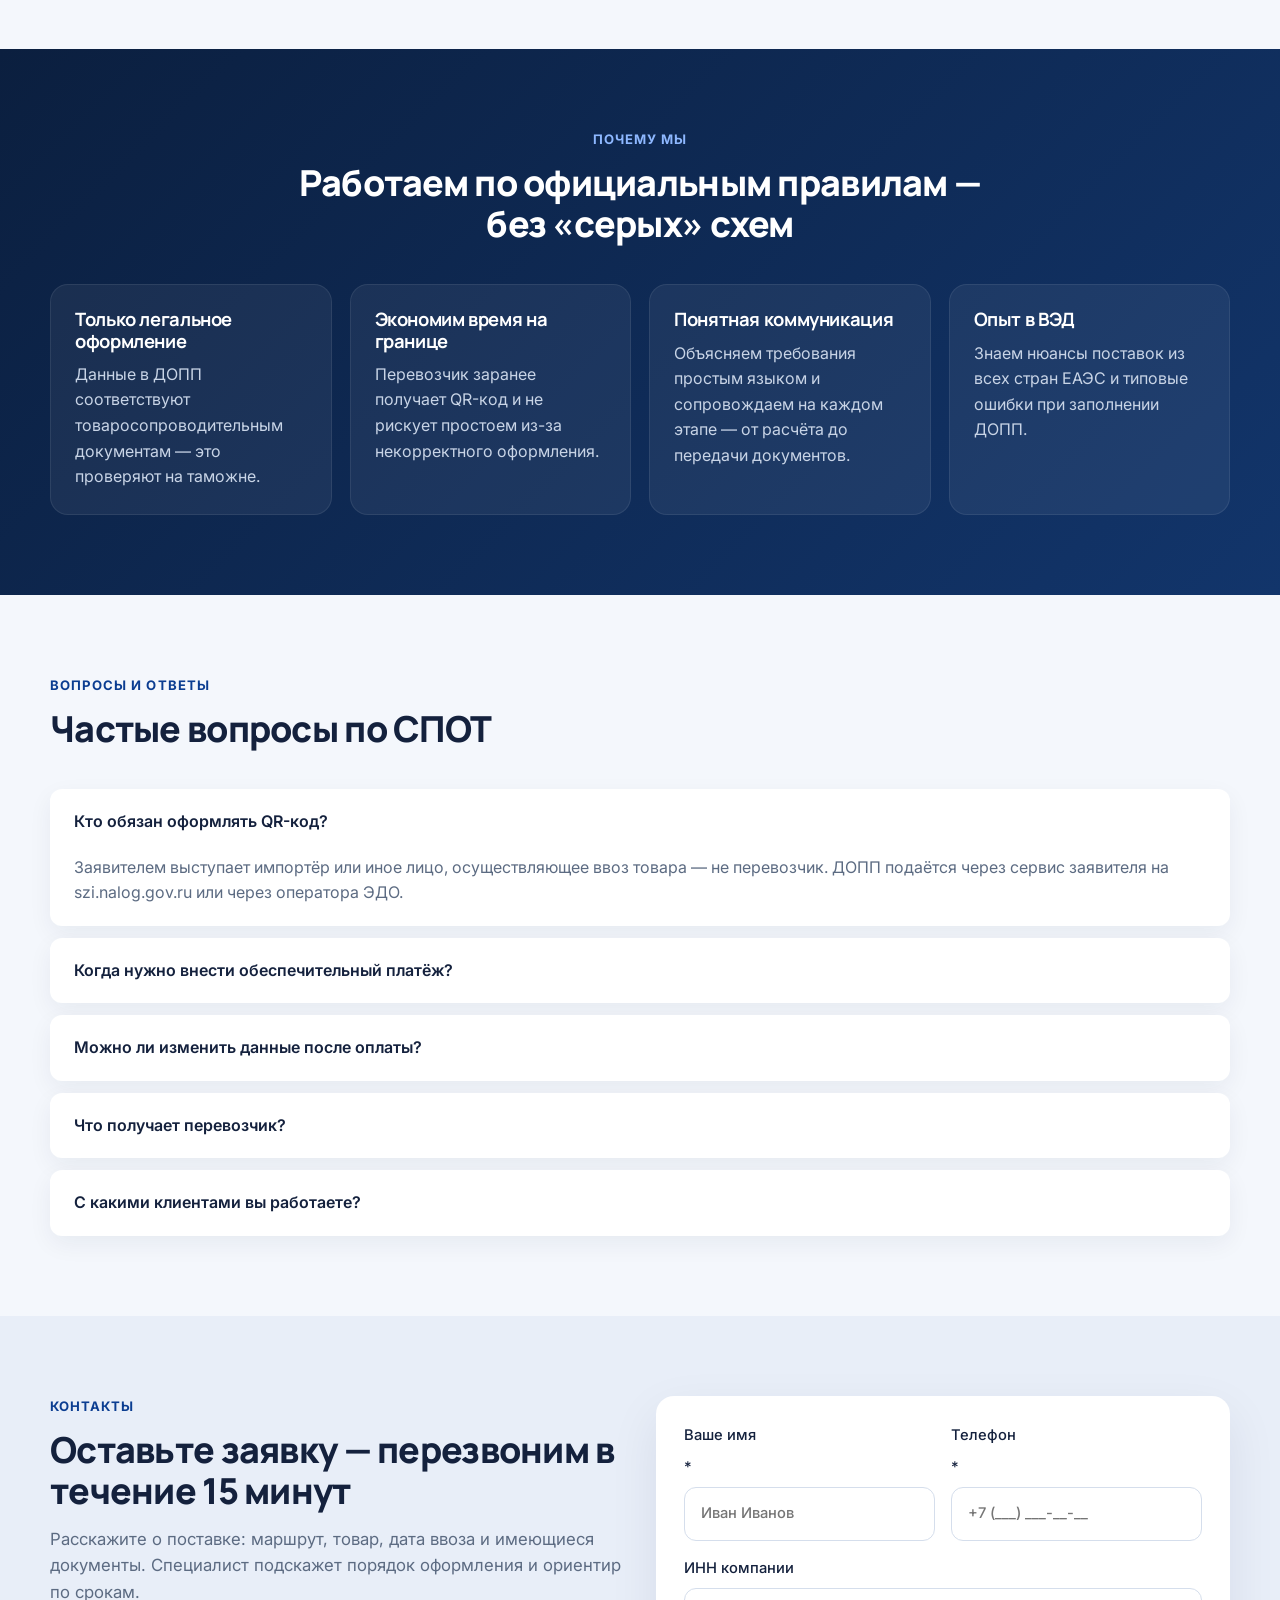
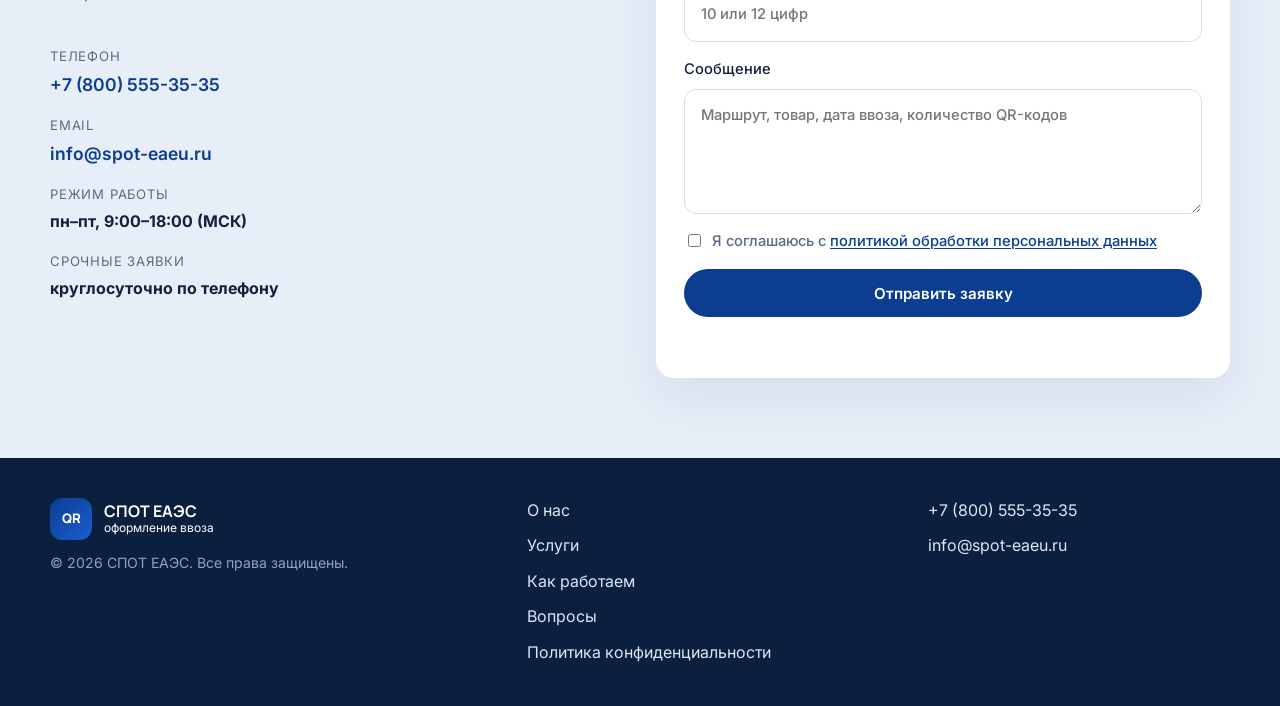
==== commit 0e2277d8: "Fix hero images and remove in-page version switcher. Show truck QR hero in v1 with correct aspect ra" ====
--- a/v1/index.html
+++ b/v1/index.html
@@ -28,7 +28,6 @@
   <link rel="preconnect" href="https://fonts.gstatic.com" crossorigin />
   <link href="https://fonts.googleapis.com/css2?family=Inter:wght@400;500;600;700&family=Manrope:wght@500;600;700;800&display=swap" rel="stylesheet" />
   <link rel="stylesheet" href="css/styles.css" />
-  <link rel="stylesheet" href="../css/variant-bar.css" />
 
   <script type="application/ld+json">
   {
@@ -84,15 +83,6 @@
     </div>
   </header>
 
-  <div class="variant-bar" role="navigation" aria-label="Выбор версии сайта">
-    <div class="container variant-bar__inner">
-      <span class="variant-bar__label">Версия:</span>
-      <a class="variant-bar__link" href="../">Все варианты</a>
-      <a class="variant-bar__link is-active" href="../v1/" aria-current="page">Корпоративный</a>
-      <a class="variant-bar__link" href="../v2/">СПОТ24</a>
-    </div>
-  </div>
-
   <main id="main">
     <section class="hero">
       <div class="container hero__grid">
@@ -118,7 +108,7 @@
         </div>
         <div class="hero__visual">
           <img
-            src="../assets/hero.png"
+            src="assets/hero.png"
             alt="Водитель грузовика с QR-кодом СПОТ на фоне флагов стран ЕАЭС"
             width="1024"
             height="682"
--- a/v1/css/styles.css
+++ b/v1/css/styles.css
@@ -328,7 +328,7 @@
   display: grid;
   grid-template-columns: 1.05fr 0.95fr;
   gap: 40px;
-  align-items: center;
+  align-items: start;
 }
 
 .hero__lead {
@@ -388,9 +388,15 @@
 
 .hero__visual {
   position: relative;
+  min-width: 0;
 }
 
 .hero__visual img {
+  width: 100%;
+  height: auto;
+  aspect-ratio: 1024 / 682;
+  object-fit: cover;
+  object-position: center;
   border-radius: calc(var(--radius) + 6px);
   box-shadow: var(--shadow);
 }
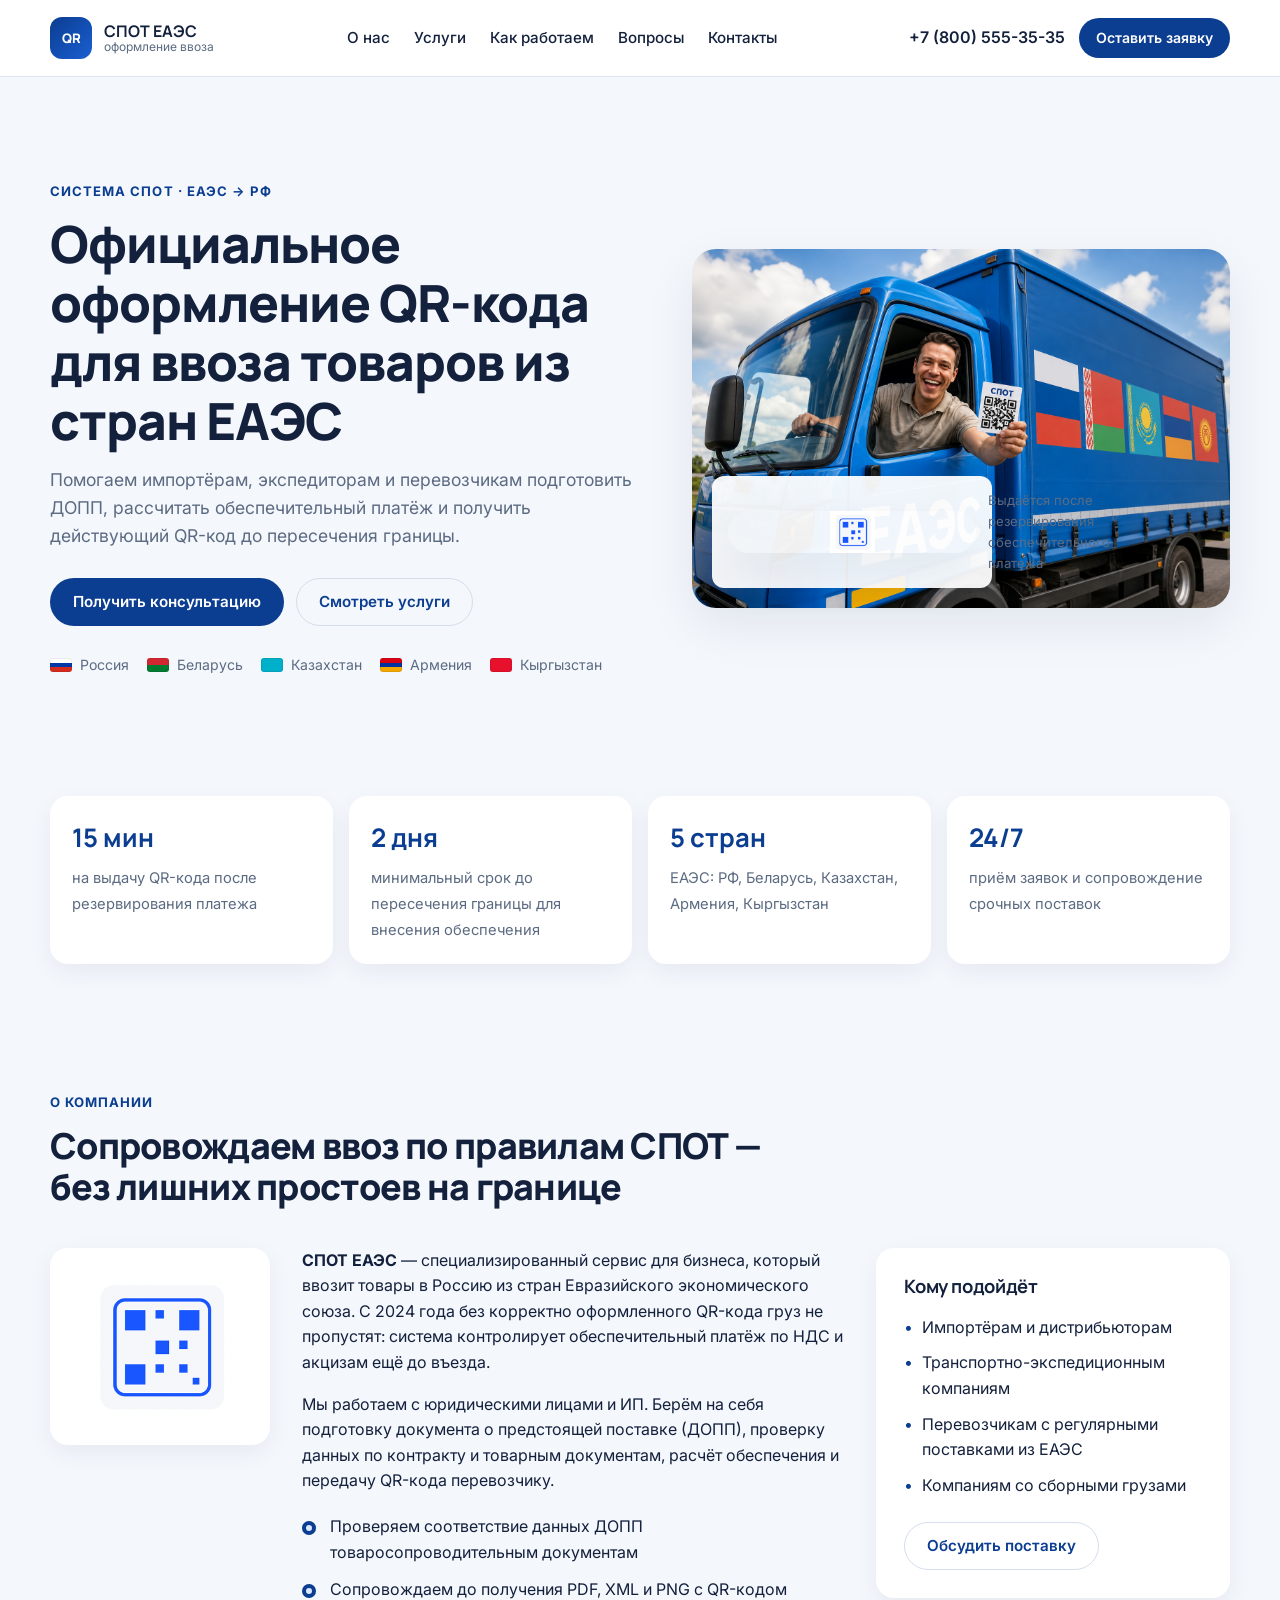
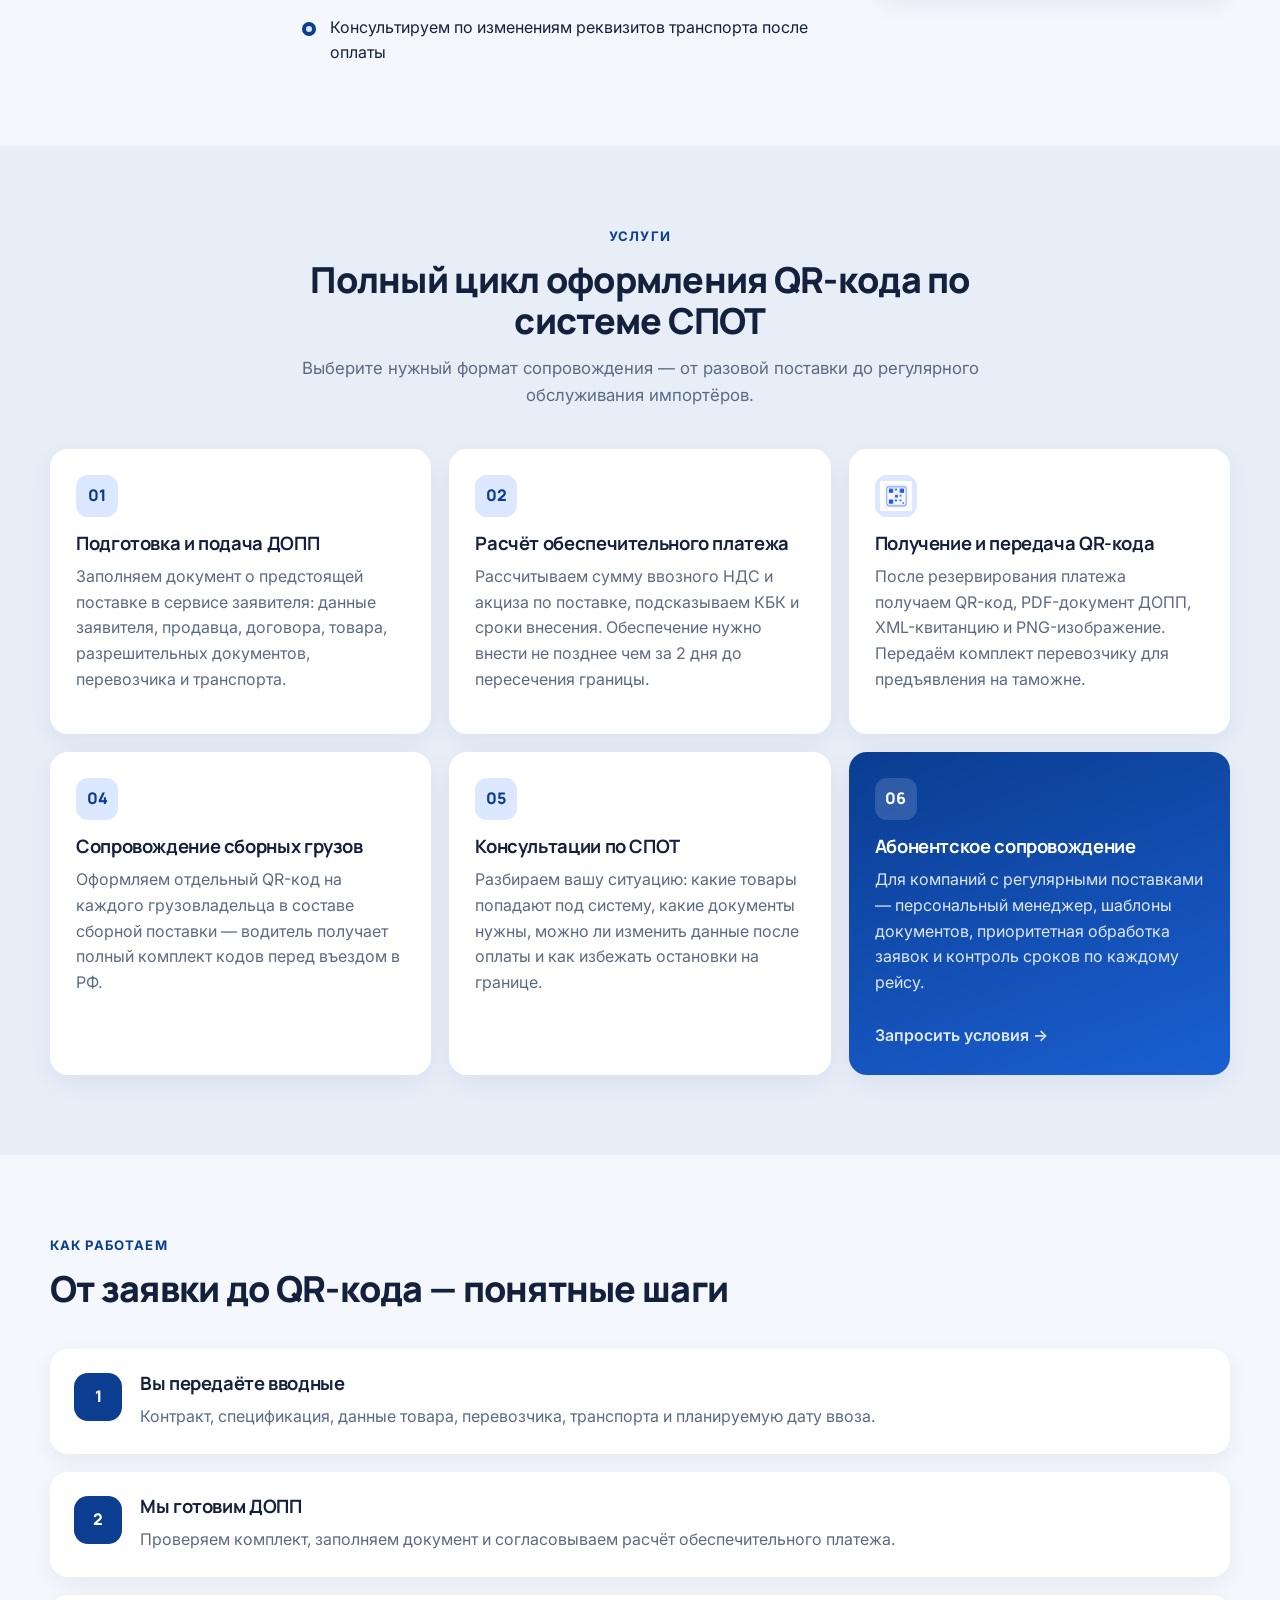
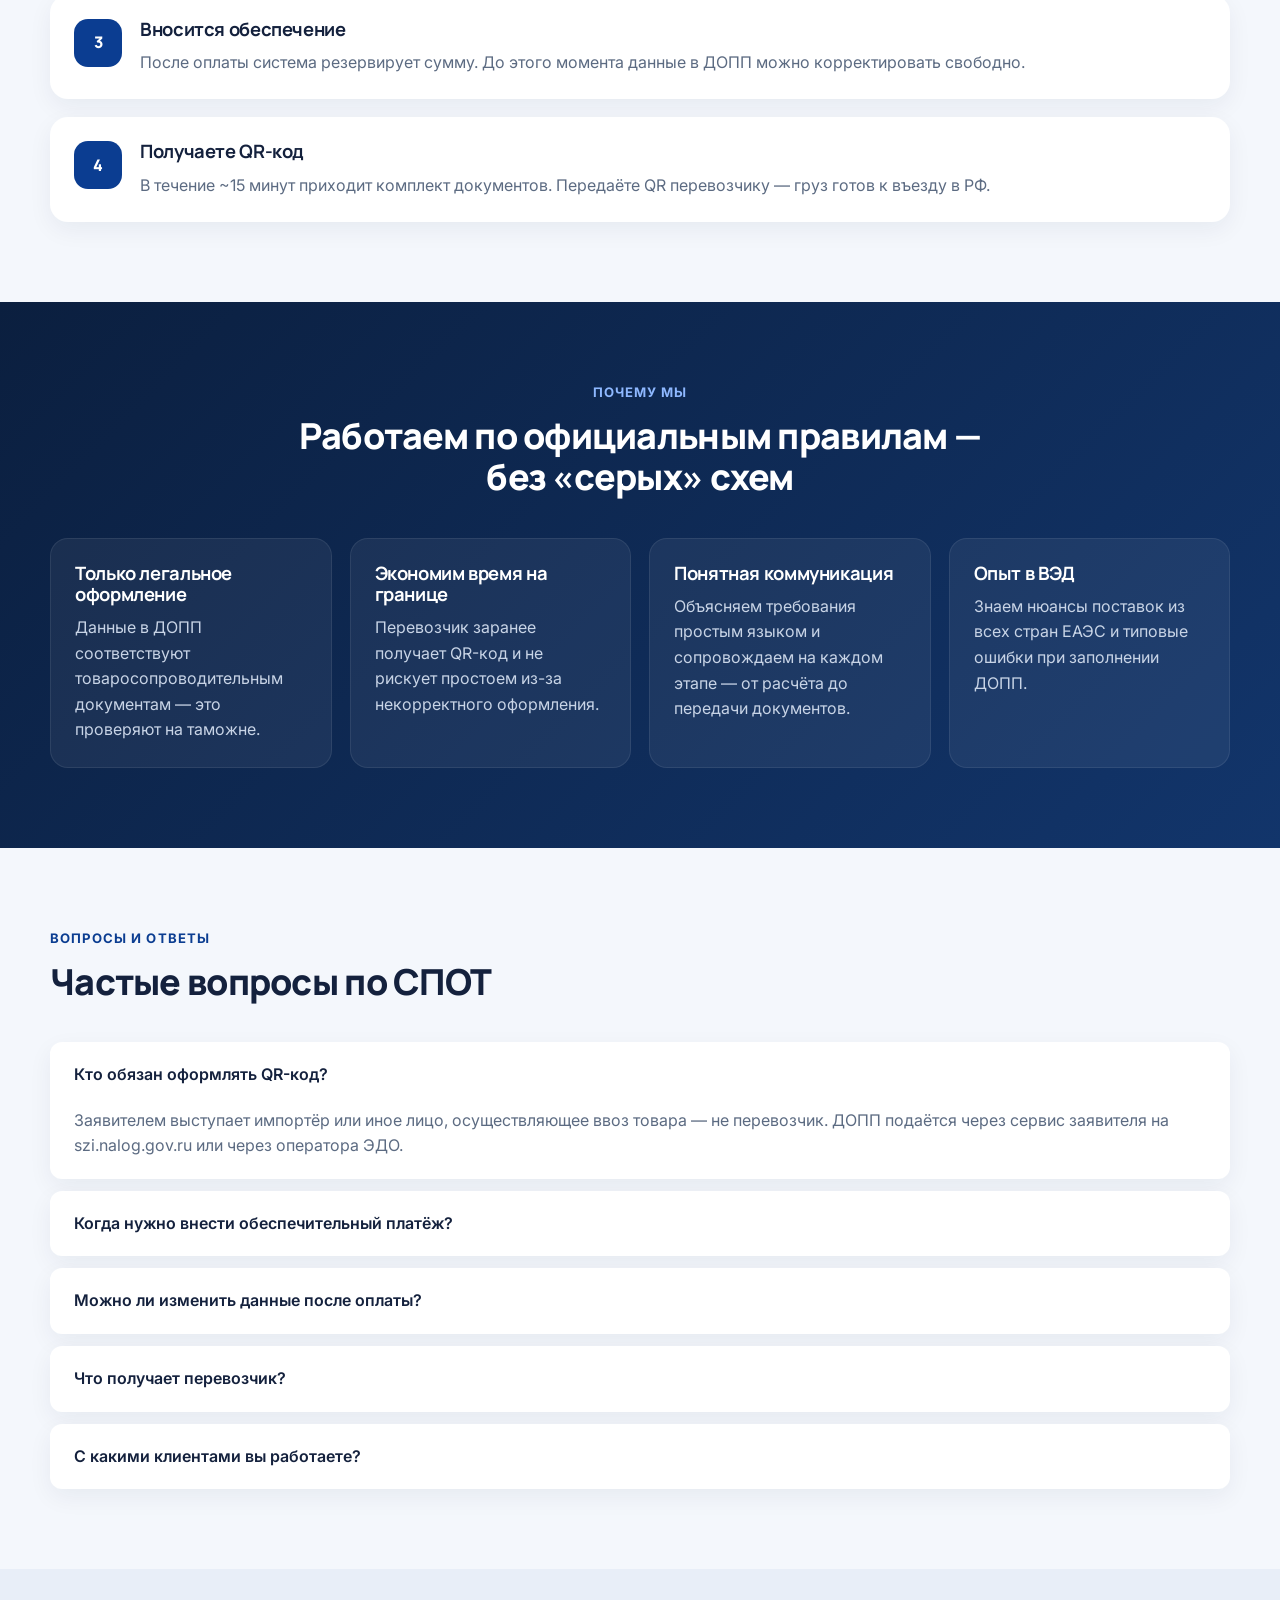
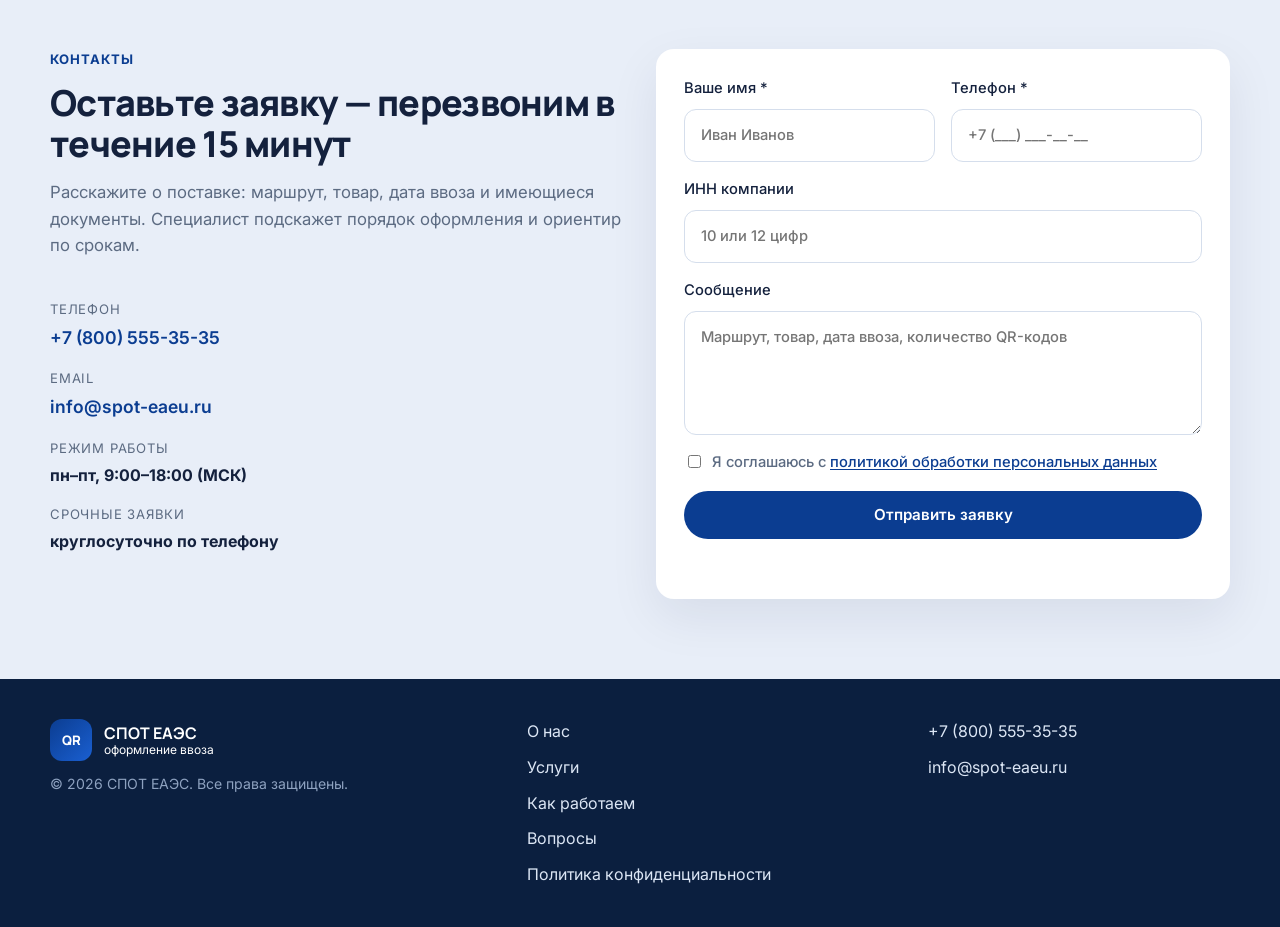
==== commit 93c86cf3: "Polish hero sections and finish v1/v2 landing fixes. Increase hero height and spacing on both varian" ====
--- a/v1/index.html
+++ b/v1/index.html
@@ -115,7 +115,7 @@
             fetchpriority="high"
           />
           <div class="hero__badge">
-            <span>QR</span>
+            <img class="hero__badge-icon" src="assets/qr-icon.png" alt="" width="42" height="42" />
             <p>Выдаётся после резервирования обеспечительного платежа</p>
           </div>
         </div>
@@ -144,12 +144,18 @@
     </section>
 
     <section class="section" id="about">
-      <div class="container about">
+      <div class="container">
         <div class="section__head">
           <p class="eyebrow">О компании</p>
           <h2>Сопровождаем ввоз по правилам СПОТ — без лишних простоев на границе</h2>
         </div>
-        <div class="about__grid">
+        <div class="about">
+          <div class="about__media" aria-hidden="true">
+            <div class="qr-illustration">
+              <img src="assets/qr-icon.png" alt="" width="160" height="149" />
+            </div>
+          </div>
+          <div class="about__grid">
           <div class="about__text">
             <p>
               <strong>СПОТ ЕАЭС</strong> — специализированный сервис для бизнеса, который ввозит
@@ -178,6 +184,7 @@
             </ul>
             <a class="btn btn--secondary" href="#contacts">Обсудить поставку</a>
           </aside>
+          </div>
         </div>
       </div>
     </section>
@@ -212,7 +219,9 @@
             </p>
           </article>
           <article class="card">
-            <div class="card__icon" aria-hidden="true">03</div>
+            <div class="card__icon card__icon--qr" aria-hidden="true">
+              <img src="assets/qr-icon.png" alt="" width="32" height="32" />
+            </div>
             <h3>Получение и передача QR-кода</h3>
             <p>
               После резервирования платежа получаем QR-код, PDF-документ ДОПП,
@@ -399,11 +408,11 @@
         <form class="form" id="contact-form" novalidate>
           <div class="form__row">
             <label>
-              Ваше имя <span aria-hidden="true">*</span>
+              <span class="field-label">Ваше имя <span aria-hidden="true">*</span></span>
               <input type="text" name="name" autocomplete="name" required placeholder="Иван Иванов" />
             </label>
             <label>
-              Телефон <span aria-hidden="true">*</span>
+              <span class="field-label">Телефон <span aria-hidden="true">*</span></span>
               <input type="tel" name="phone" autocomplete="tel" required placeholder="+7 (___) ___-__-__" />
             </label>
           </div>
--- a/v1/css/styles.css
+++ b/v1/css/styles.css
@@ -321,14 +321,19 @@
 /* Hero */
 
 .hero {
-  padding: 48px 0 24px;
+  padding: 88px 0 72px;
 }
 
 .hero__grid {
   display: grid;
   grid-template-columns: 1.05fr 0.95fr;
-  gap: 40px;
-  align-items: start;
+  gap: 48px;
+  align-items: center;
+  min-height: 480px;
+}
+
+.hero__content {
+  padding: 16px 0;
 }
 
 .hero__lead {
@@ -388,15 +393,12 @@
 
 .hero__visual {
   position: relative;
-  min-width: 0;
 }
 
 .hero__visual img {
   width: 100%;
-  height: auto;
-  aspect-ratio: 1024 / 682;
-  object-fit: cover;
-  object-position: center;
+  max-width: 580px;
+  margin-inline: auto;
   border-radius: calc(var(--radius) + 6px);
   box-shadow: var(--shadow);
 }
@@ -415,16 +417,12 @@
   box-shadow: var(--shadow-sm);
 }
 
-.hero__badge span {
-  display: grid;
-  place-items: center;
+.hero__badge-icon {
+  flex-shrink: 0;
   width: 42px;
   height: 42px;
   border-radius: 10px;
-  background: var(--primary);
-  color: #fff;
-  font-weight: 800;
-  font-size: 0.8rem;
+  object-fit: contain;
 }
 
 .hero__badge p {
@@ -436,7 +434,7 @@
 /* Stats */
 
 .stats {
-  padding: 0 0 40px;
+  padding: 32px 0 48px;
 }
 
 .stats__grid {
@@ -466,6 +464,35 @@
 }
 
 /* About */
+
+.about {
+  display: grid;
+  grid-template-columns: 220px 1fr;
+  gap: 32px;
+  align-items: start;
+}
+
+.about__media {
+  display: flex;
+  justify-content: center;
+}
+
+.qr-illustration {
+  width: 220px;
+  padding: 24px;
+  border-radius: var(--radius);
+  background: var(--bg-white);
+  box-shadow: var(--shadow-sm);
+  display: flex;
+  align-items: center;
+  justify-content: center;
+}
+
+.qr-illustration img {
+  width: 160px;
+  height: auto;
+  display: block;
+}
 
 .about__grid {
   display: grid;
@@ -565,6 +592,17 @@
   font-weight: 800;
 }
 
+.card__icon--qr {
+  padding: 5px;
+}
+
+.card__icon--qr img {
+  width: 32px;
+  height: 32px;
+  object-fit: contain;
+  display: block;
+}
+
 .card--accent {
   background: linear-gradient(160deg, #0b3d91, #1a5fd1);
   color: #fff;
@@ -720,6 +758,10 @@
   margin-bottom: 16px;
   font-size: 0.92rem;
   font-weight: 500;
+}
+
+.field-label {
+  display: block;
 }
 
 .form__row {
@@ -848,6 +890,7 @@
 
 @media (max-width: 1024px) {
   .hero__grid,
+  .about,
   .about__grid,
   .contacts,
   .cards--3,
@@ -858,10 +901,19 @@
 
   .hero__grid {
     grid-template-columns: 1fr;
+    min-height: auto;
   }
 
   .hero__visual {
     order: -1;
+  }
+
+  .about {
+    grid-template-columns: 1fr;
+  }
+
+  .about__media {
+    justify-content: flex-start;
   }
 }
 
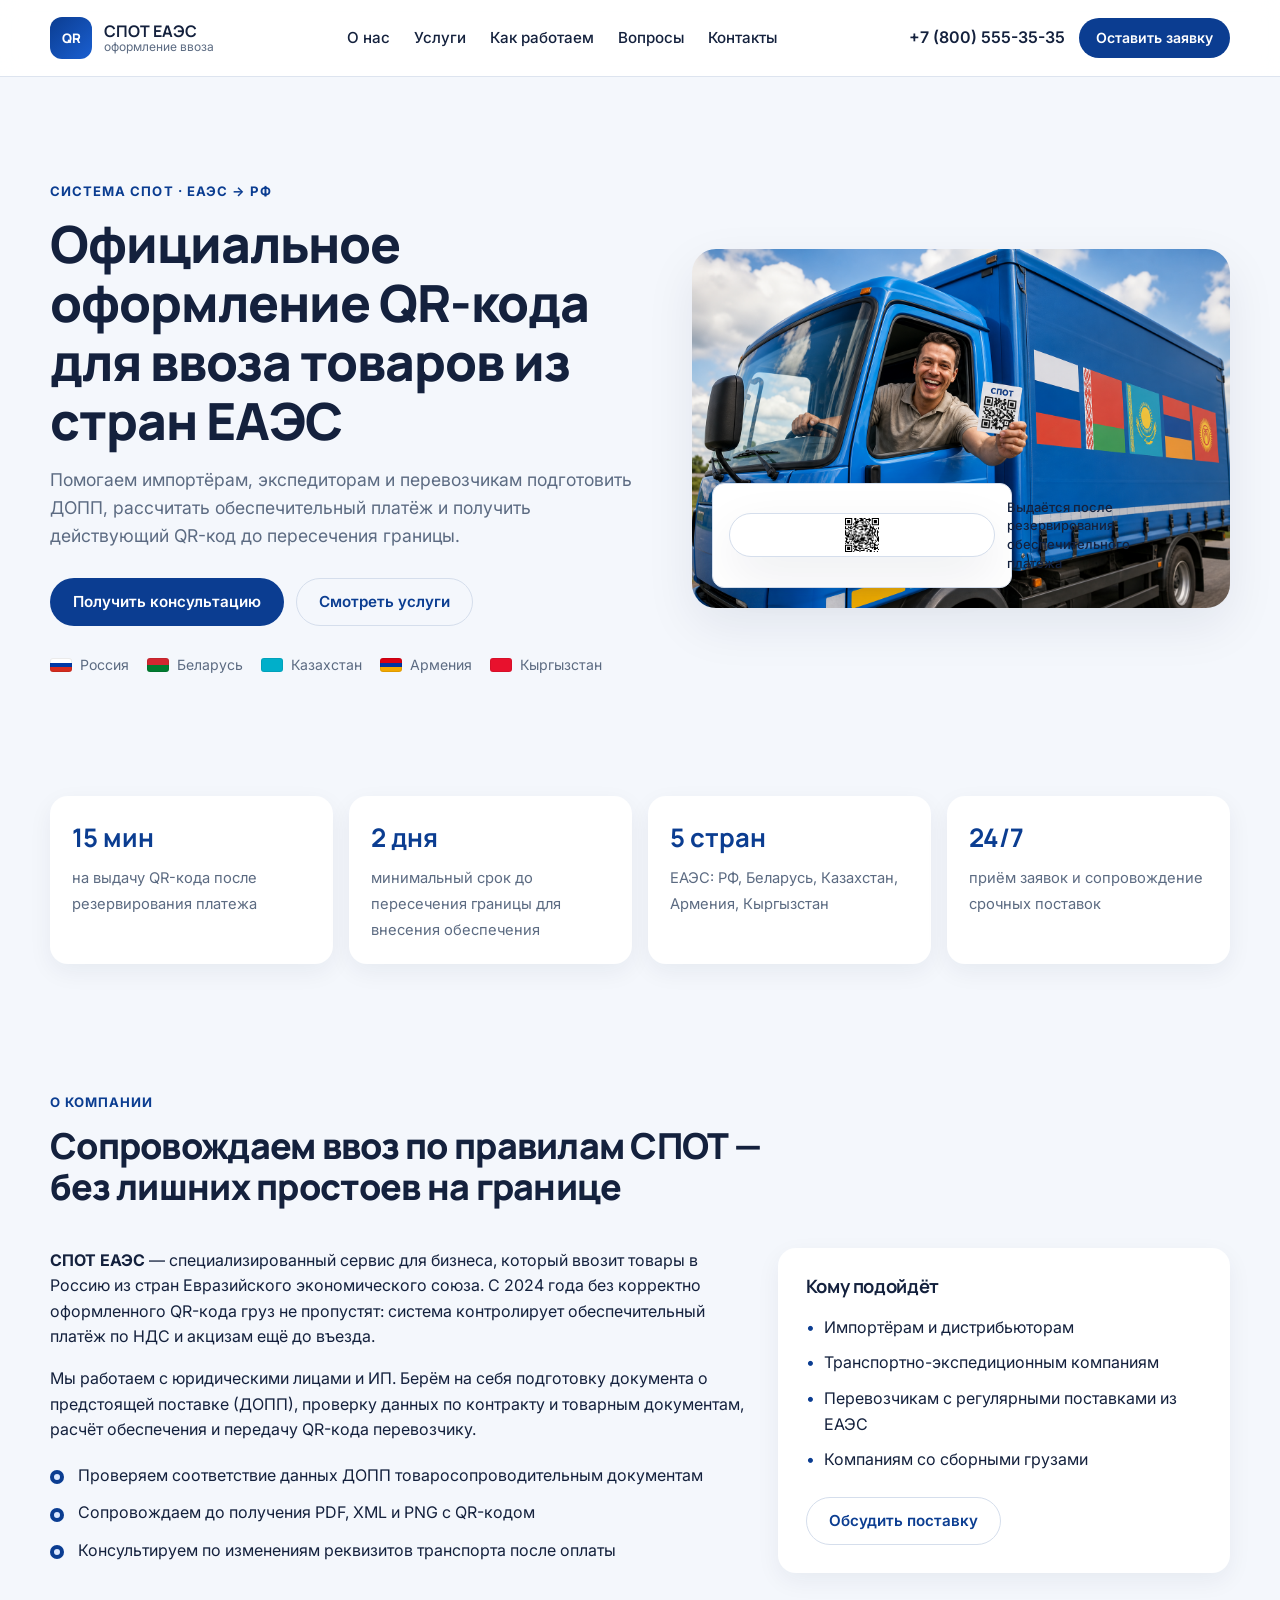
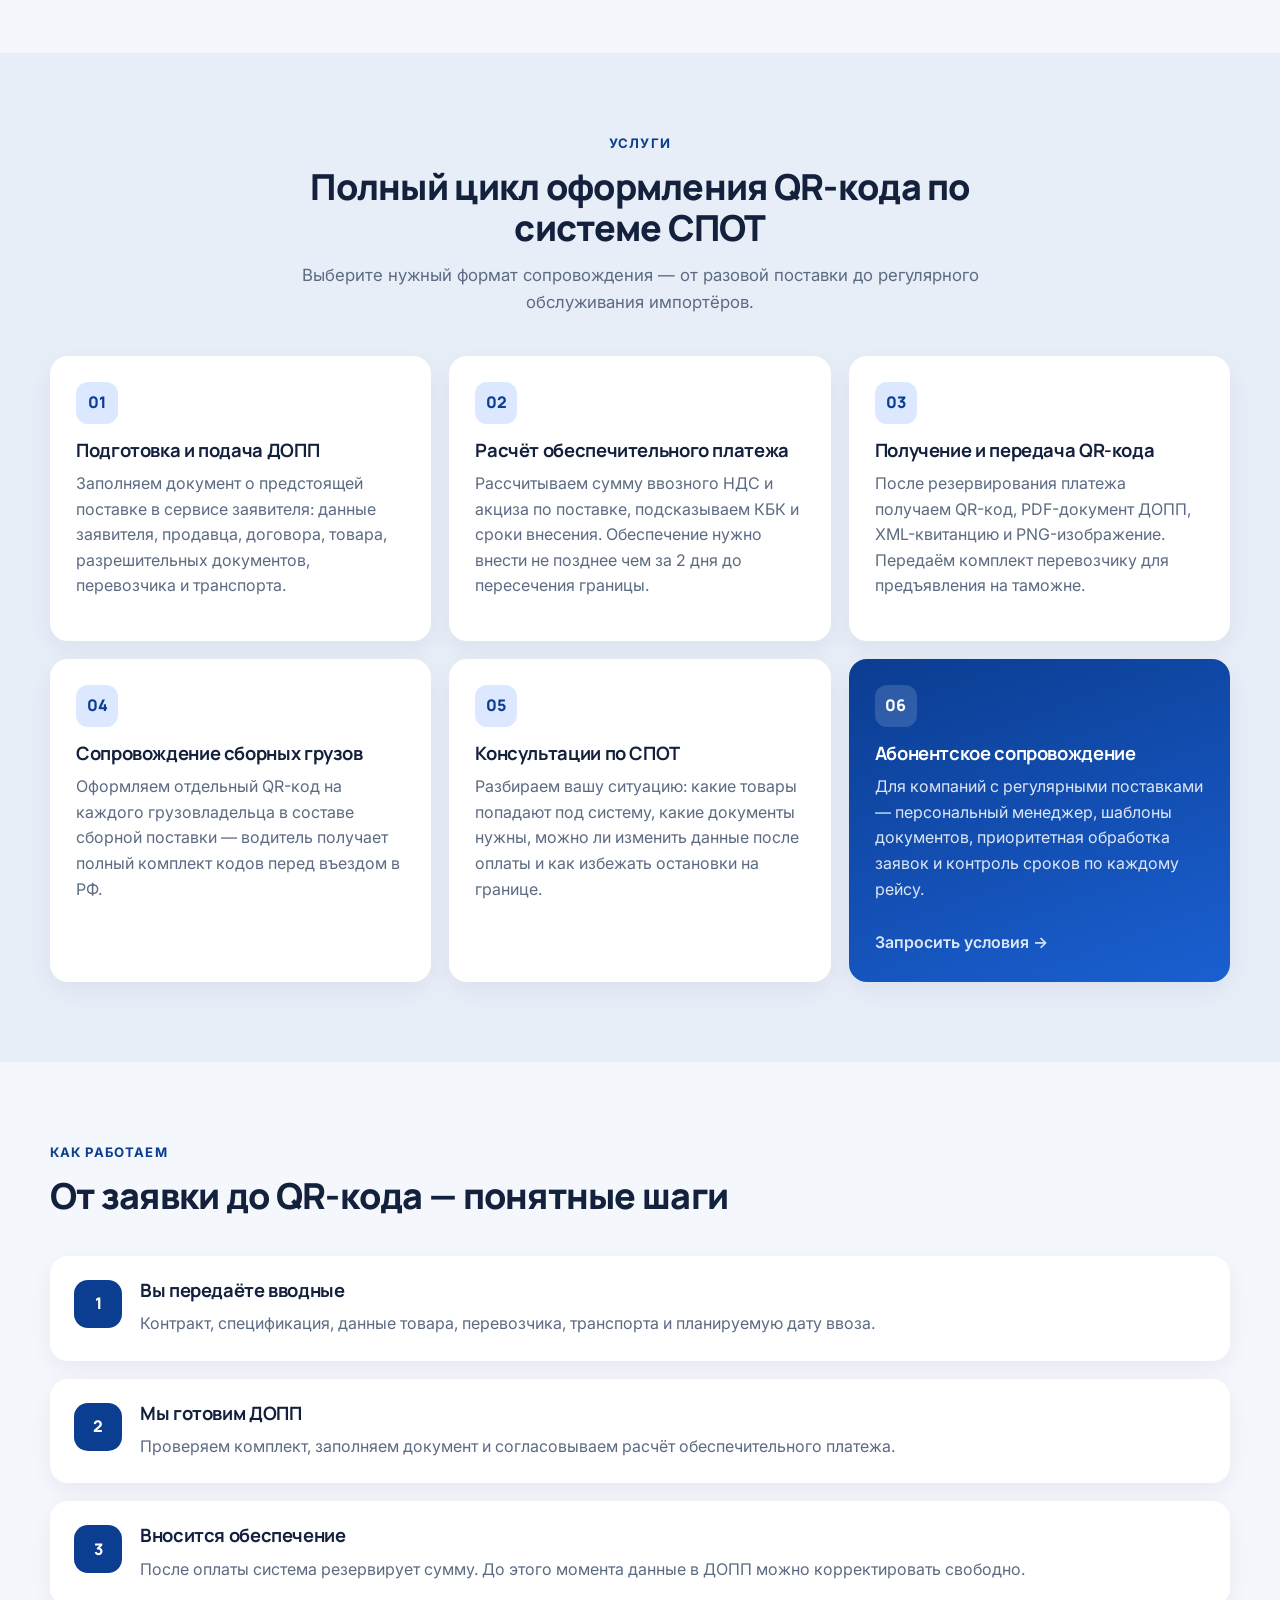
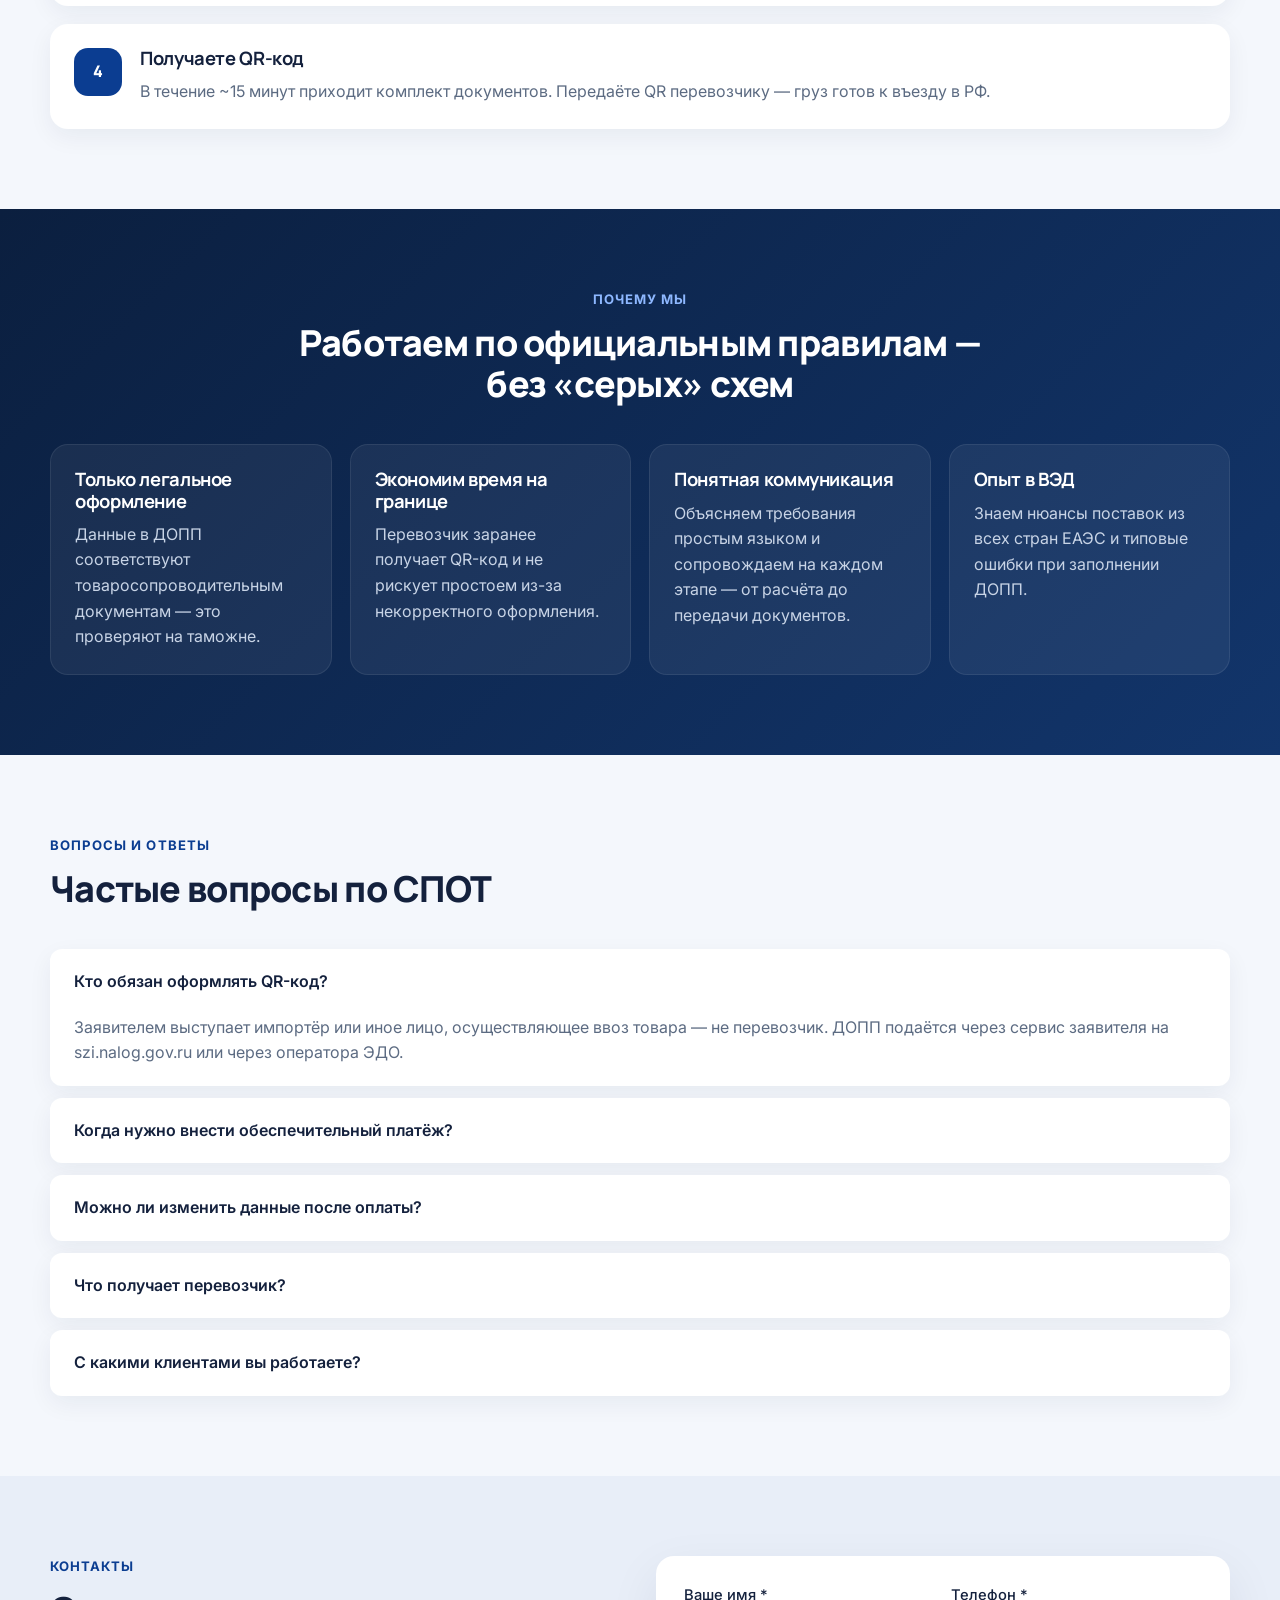
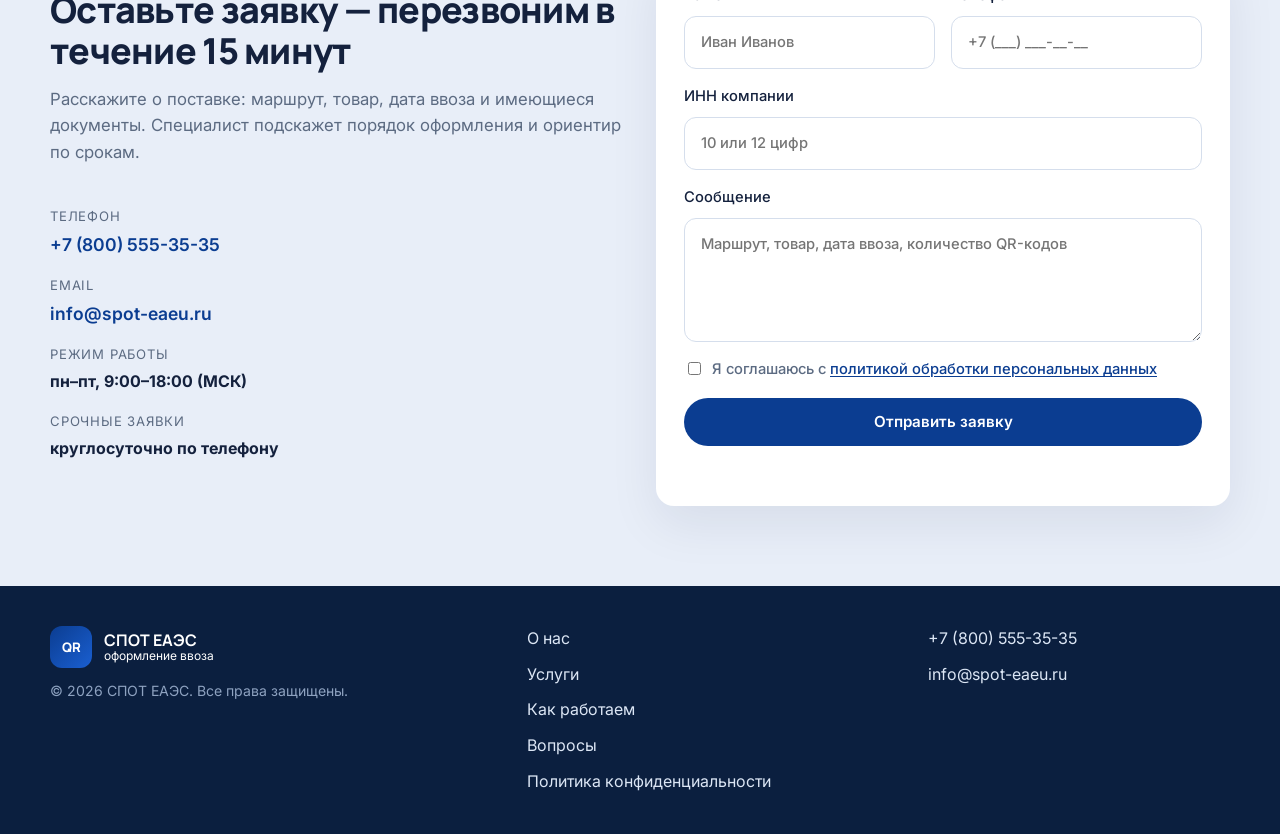
==== commit f014909c: "Fix hero badge QR graphics and restore v1 about layout. Replace text/placeholder QR icons with gener" ====
--- a/v1/index.html
+++ b/v1/index.html
@@ -115,7 +115,7 @@
             fetchpriority="high"
           />
           <div class="hero__badge">
-            <img class="hero__badge-icon" src="assets/qr-icon.png" alt="" width="42" height="42" />
+            <img class="hero__badge-icon" src="assets/qr-badge.svg" alt="" width="44" height="44" aria-hidden="true" />
             <p>Выдаётся после резервирования обеспечительного платежа</p>
           </div>
         </div>
@@ -149,14 +149,8 @@
           <p class="eyebrow">О компании</p>
           <h2>Сопровождаем ввоз по правилам СПОТ — без лишних простоев на границе</h2>
         </div>
-        <div class="about">
-          <div class="about__media" aria-hidden="true">
-            <div class="qr-illustration">
-              <img src="assets/qr-icon.png" alt="" width="160" height="149" />
-            </div>
-          </div>
-          <div class="about__grid">
-          <div class="about__text">
+        <div class="about__grid">
+            <div class="about__text">
             <p>
               <strong>СПОТ ЕАЭС</strong> — специализированный сервис для бизнеса, который ввозит
               товары в Россию из стран Евразийского экономического союза. С 2024 года без
@@ -173,18 +167,17 @@
               <li>Сопровождаем до получения PDF, XML и PNG с QR-кодом</li>
               <li>Консультируем по изменениям реквизитов транспорта после оплаты</li>
             </ul>
-          </div>
-          <aside class="about__card">
-            <h3>Кому подойдёт</h3>
-            <ul>
-              <li>Импортёрам и дистрибьюторам</li>
-              <li>Транспортно-экспедиционным компаниям</li>
-              <li>Перевозчикам с регулярными поставками из ЕАЭС</li>
-              <li>Компаниям со сборными грузами</li>
-            </ul>
-            <a class="btn btn--secondary" href="#contacts">Обсудить поставку</a>
-          </aside>
-          </div>
+            </div>
+            <aside class="about__card">
+              <h3>Кому подойдёт</h3>
+              <ul>
+                <li>Импортёрам и дистрибьюторам</li>
+                <li>Транспортно-экспедиционным компаниям</li>
+                <li>Перевозчикам с регулярными поставками из ЕАЭС</li>
+                <li>Компаниям со сборными грузами</li>
+              </ul>
+              <a class="btn btn--secondary" href="#contacts">Обсудить поставку</a>
+            </aside>
         </div>
       </div>
     </section>
@@ -219,9 +212,7 @@
             </p>
           </article>
           <article class="card">
-            <div class="card__icon card__icon--qr" aria-hidden="true">
-              <img src="assets/qr-icon.png" alt="" width="32" height="32" />
-            </div>
+            <div class="card__icon" aria-hidden="true">03</div>
             <h3>Получение и передача QR-кода</h3>
             <p>
               После резервирования платежа получаем QR-код, PDF-документ ДОПП,
--- a/v1/css/styles.css
+++ b/v1/css/styles.css
@@ -32,10 +32,12 @@
 
 html {
   scroll-behavior: smooth;
+  overflow-x: clip;
 }
 
 body {
   margin: 0;
+  overflow-x: clip;
   font-family: var(--font);
   font-size: 16px;
   line-height: 1.6;
@@ -410,25 +412,32 @@
   display: flex;
   align-items: center;
   gap: 12px;
-  max-width: min(280px, calc(100% - 40px));
+  max-width: min(300px, calc(100% - 40px));
   padding: 14px 16px;
   border-radius: var(--radius-sm);
-  background: rgba(255, 255, 255, 0.94);
-  box-shadow: var(--shadow-sm);
+  background: #fff;
+  border: 1px solid var(--line);
+  box-shadow: 0 4px 16px rgba(11, 31, 63, 0.1);
 }
 
 .hero__badge-icon {
   flex-shrink: 0;
-  width: 42px;
-  height: 42px;
-  border-radius: 10px;
+  width: 44px;
+  height: 44px;
+  padding: 3px;
+  border-radius: 6px;
+  border: 1px solid var(--line);
+  background: #fff;
   object-fit: contain;
+  display: block;
 }
 
 .hero__badge p {
   margin: 0;
-  font-size: 0.82rem;
-  color: var(--text-muted);
+  font-size: 0.8125rem;
+  line-height: 1.45;
+  font-weight: 500;
+  color: var(--text);
 }
 
 /* Stats */
@@ -464,35 +473,6 @@
 }
 
 /* About */
-
-.about {
-  display: grid;
-  grid-template-columns: 220px 1fr;
-  gap: 32px;
-  align-items: start;
-}
-
-.about__media {
-  display: flex;
-  justify-content: center;
-}
-
-.qr-illustration {
-  width: 220px;
-  padding: 24px;
-  border-radius: var(--radius);
-  background: var(--bg-white);
-  box-shadow: var(--shadow-sm);
-  display: flex;
-  align-items: center;
-  justify-content: center;
-}
-
-.qr-illustration img {
-  width: 160px;
-  height: auto;
-  display: block;
-}
 
 .about__grid {
   display: grid;
@@ -592,17 +572,6 @@
   font-weight: 800;
 }
 
-.card__icon--qr {
-  padding: 5px;
-}
-
-.card__icon--qr img {
-  width: 32px;
-  height: 32px;
-  object-fit: contain;
-  display: block;
-}
-
 .card--accent {
   background: linear-gradient(160deg, #0b3d91, #1a5fd1);
   color: #fff;
@@ -890,7 +859,6 @@
 
 @media (max-width: 1024px) {
   .hero__grid,
-  .about,
   .about__grid,
   .contacts,
   .cards--3,
@@ -908,18 +876,15 @@
     order: -1;
   }
 
-  .about {
-    grid-template-columns: 1fr;
-  }
-
-  .about__media {
-    justify-content: flex-start;
-  }
 }
 
 @media (max-width: 768px) {
   .section {
     padding: 64px 0;
+  }
+
+  .hero {
+    padding: 80px 0 64px;
   }
 
   .header__phone {
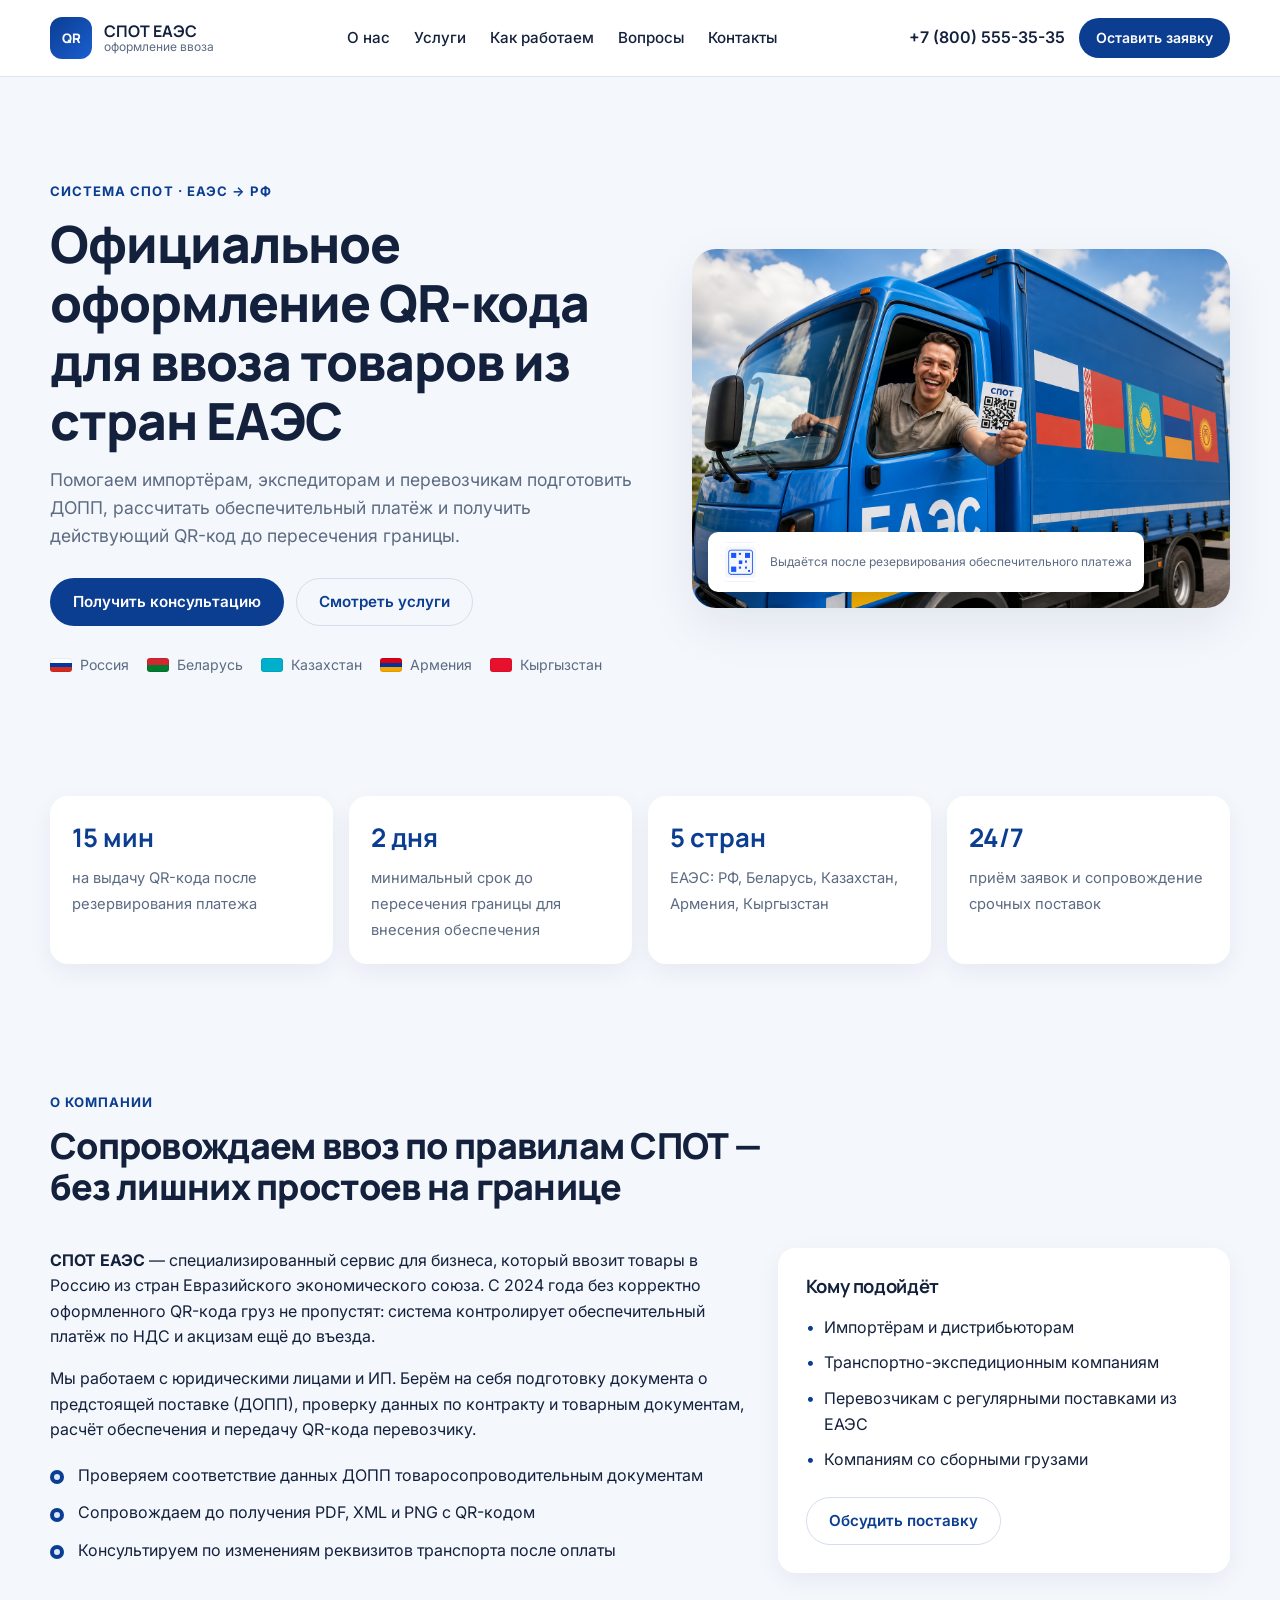
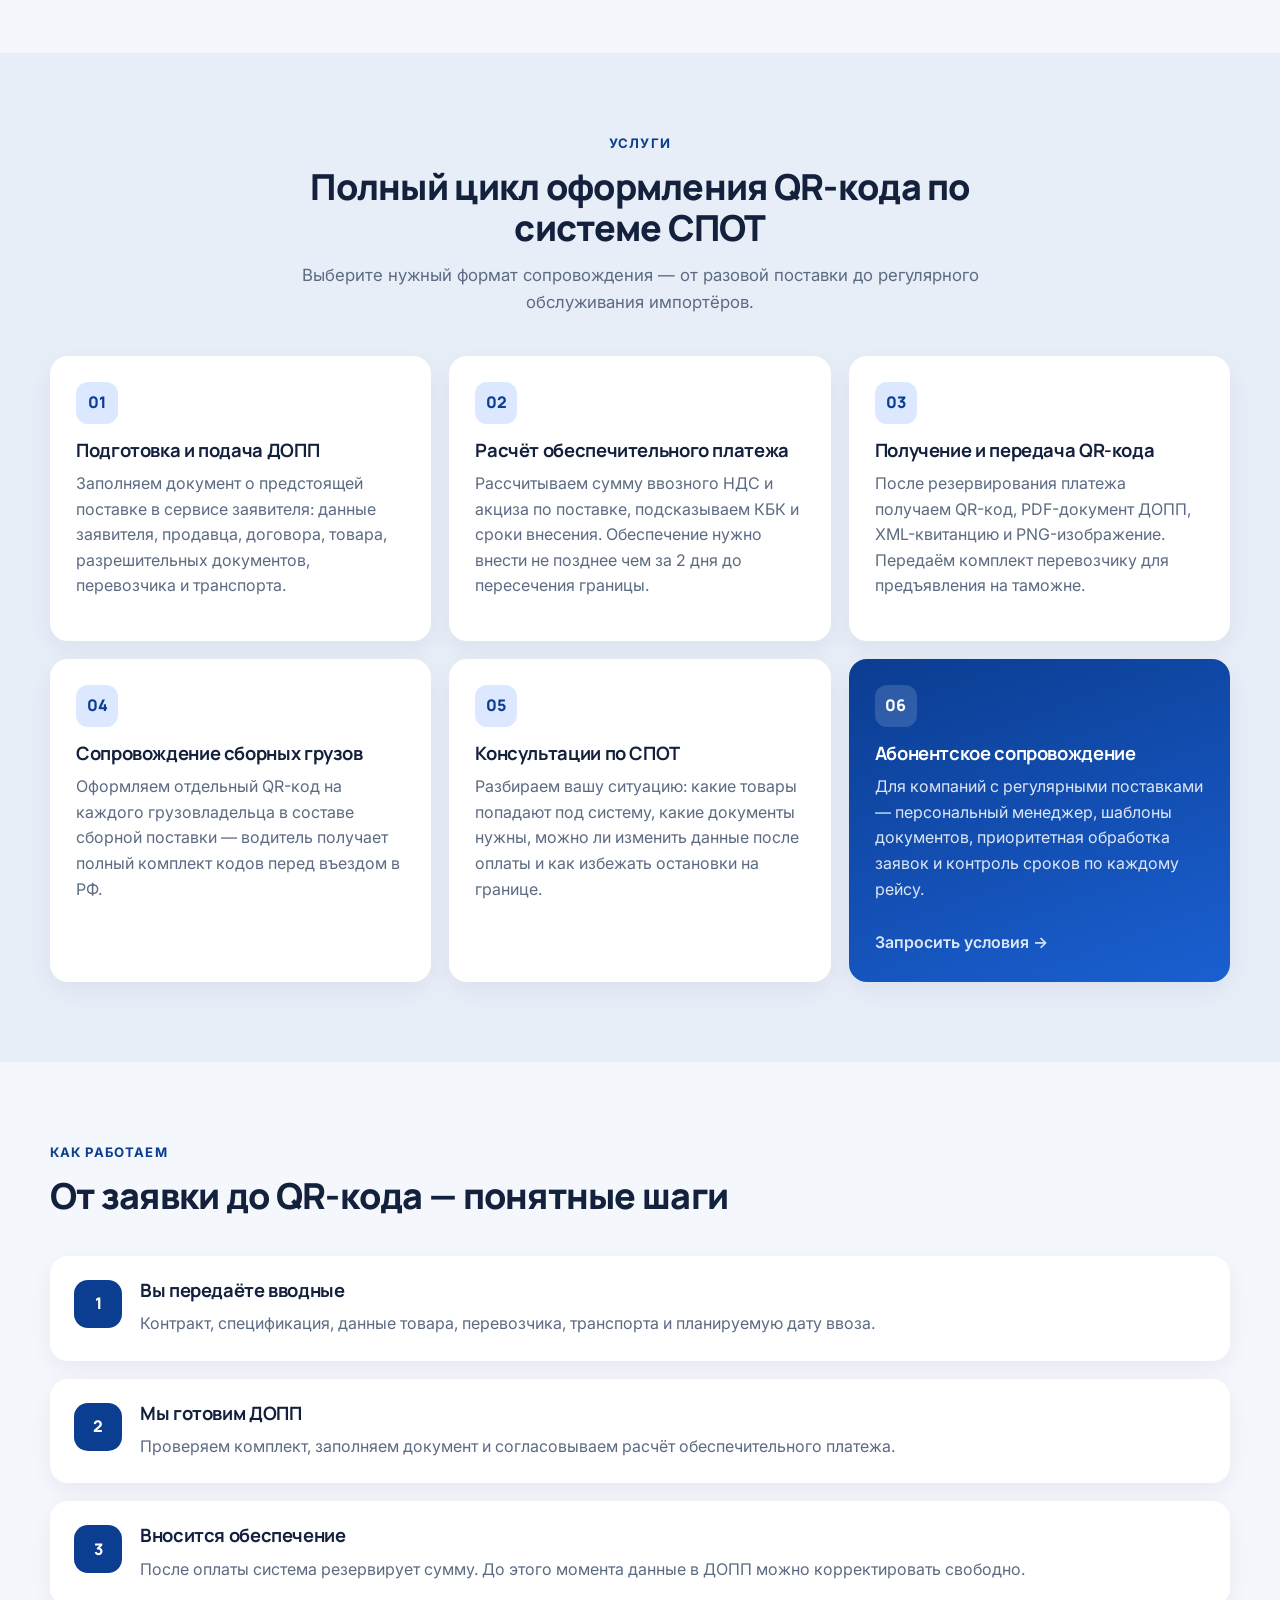
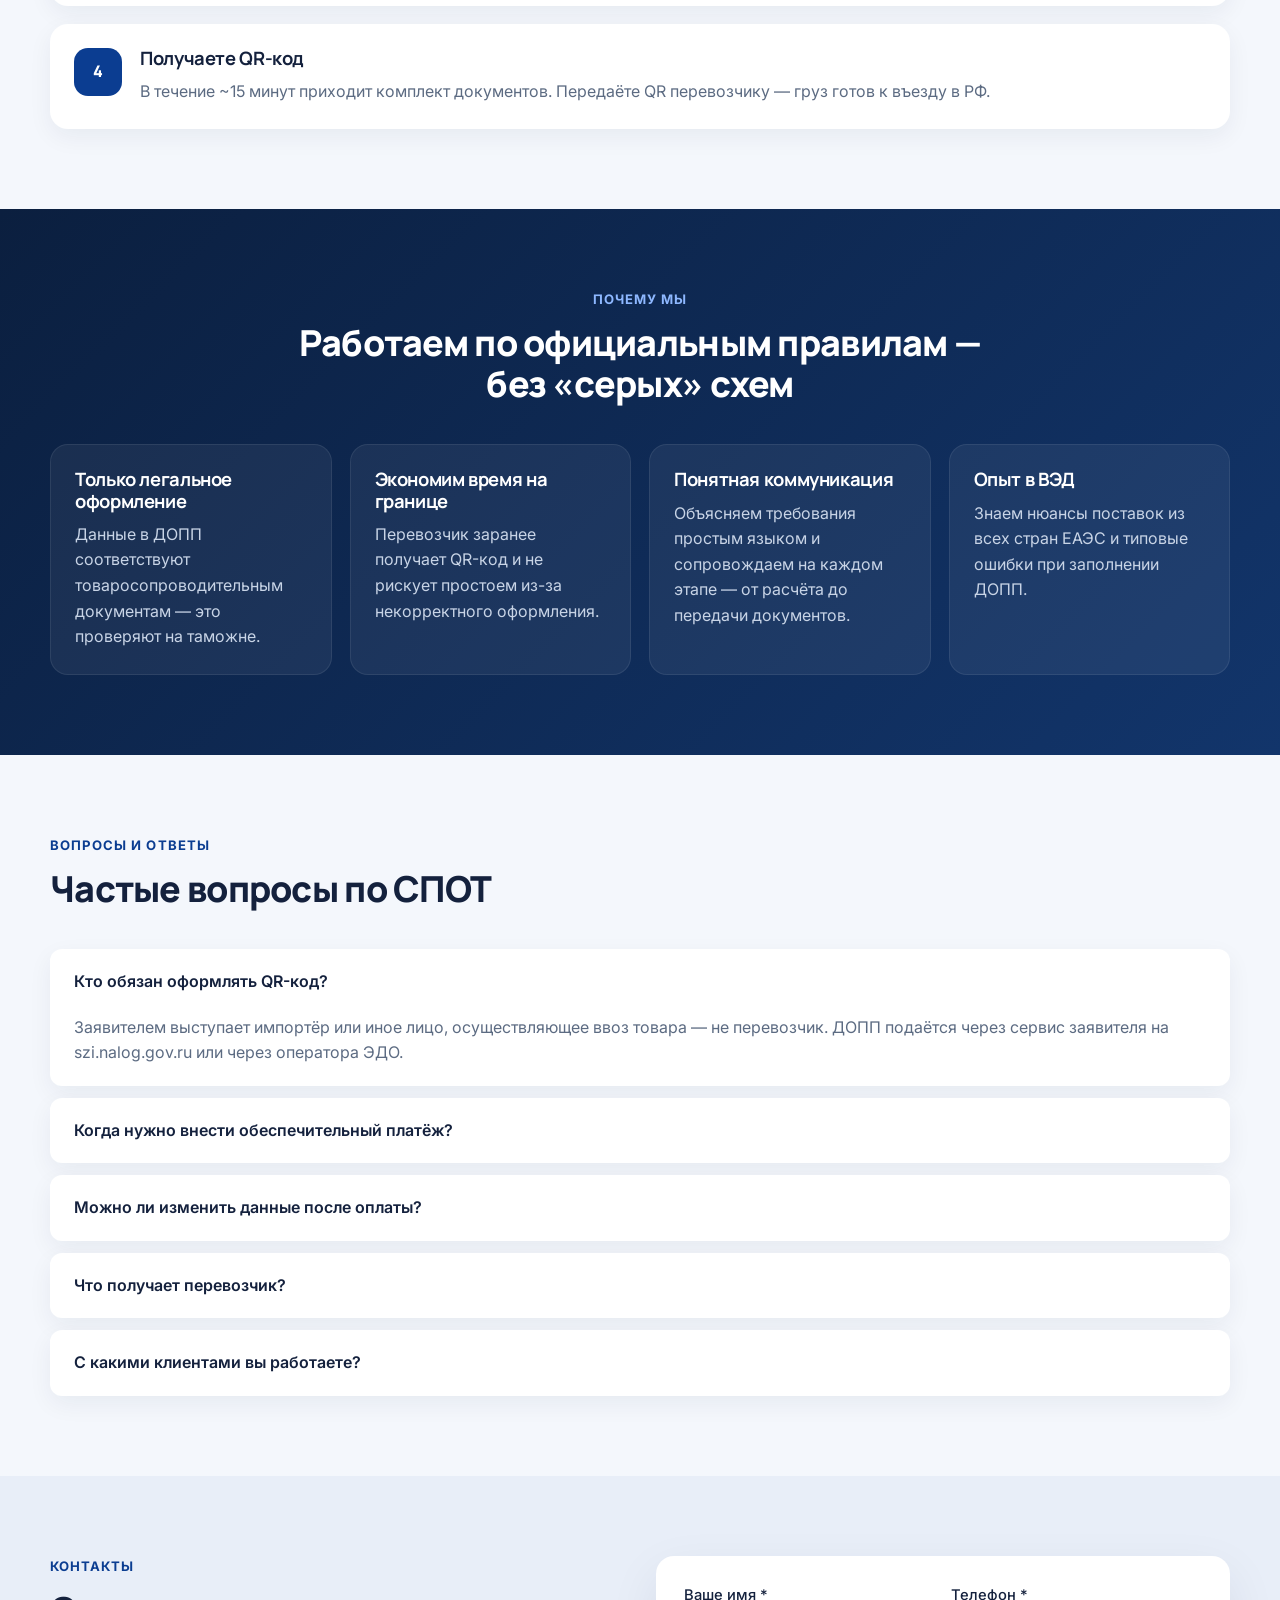
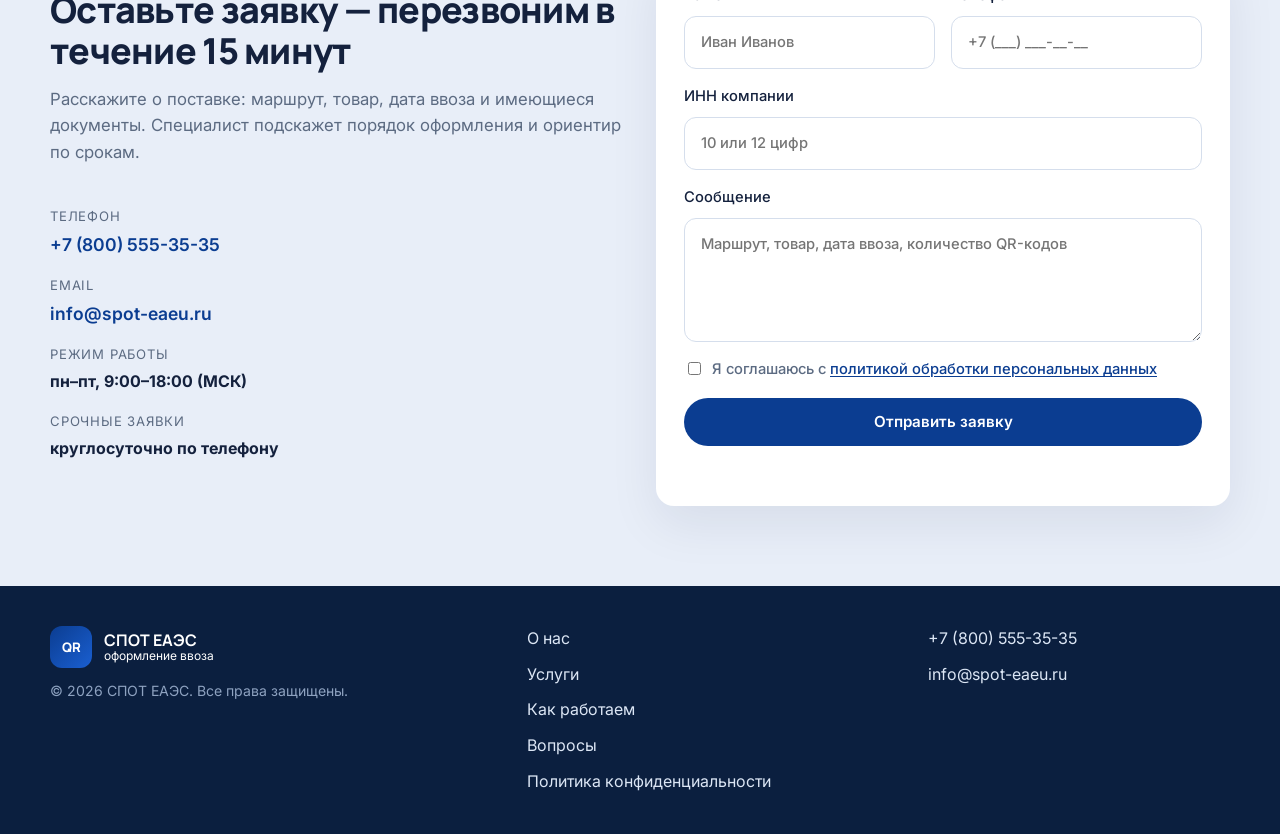
==== commit e4d2e2f6: "Fix hero badge layout: compact card with blue QR icon. Replace stretched full-width badge with a com" ====
--- a/v1/index.html
+++ b/v1/index.html
@@ -115,8 +115,10 @@
             fetchpriority="high"
           />
           <div class="hero__badge">
-            <img class="hero__badge-icon" src="assets/qr-badge.svg" alt="" width="44" height="44" aria-hidden="true" />
-            <p>Выдаётся после резервирования обеспечительного платежа</p>
+            <div class="hero__badge-qr">
+              <img src="assets/qr-icon.png" alt="" width="40" height="40" aria-hidden="true" />
+            </div>
+            <p class="hero__badge-text">Выдаётся после резервирования обеспечительного платежа</p>
           </div>
         </div>
       </div>
--- a/v1/css/styles.css
+++ b/v1/css/styles.css
@@ -395,49 +395,58 @@
 
 .hero__visual {
   position: relative;
-}
-
-.hero__visual img {
+  min-width: 0;
+}
+
+.hero__visual > img {
   width: 100%;
   max-width: 580px;
+  height: auto;
   margin-inline: auto;
+  display: block;
   border-radius: calc(var(--radius) + 6px);
   box-shadow: var(--shadow);
 }
 
 .hero__badge {
   position: absolute;
-  left: 20px;
-  bottom: 20px;
+  left: 16px;
+  bottom: 16px;
+  right: auto;
+  width: auto;
+  max-width: calc(100% - 32px);
   display: flex;
   align-items: center;
-  gap: 12px;
-  max-width: min(300px, calc(100% - 40px));
-  padding: 14px 16px;
-  border-radius: var(--radius-sm);
+  gap: 10px;
+  padding: 10px 12px;
   background: #fff;
-  border: 1px solid var(--line);
-  box-shadow: 0 4px 16px rgba(11, 31, 63, 0.1);
-}
-
-.hero__badge-icon {
-  flex-shrink: 0;
-  width: 44px;
-  height: 44px;
-  padding: 3px;
-  border-radius: 6px;
-  border: 1px solid var(--line);
-  background: #fff;
+  border-radius: 10px;
+  box-shadow: 0 4px 16px rgba(0, 0, 0, 0.12);
+}
+
+.hero__badge-qr {
+  flex: 0 0 40px;
+  width: 40px;
+  height: 40px;
+  border-radius: 8px;
+  overflow: hidden;
+  background: #eef2ff;
+}
+
+.hero__badge-qr img {
+  width: 100%;
+  height: 100%;
   object-fit: contain;
   display: block;
 }
 
-.hero__badge p {
+.hero__badge-text {
   margin: 0;
-  font-size: 0.8125rem;
-  line-height: 1.45;
-  font-weight: 500;
-  color: var(--text);
+  font-size: 0.75rem;
+  line-height: 1.3;
+  color: #5c6b82;
+  flex: 1;
+  min-width: 0;
 }
 
 /* Stats */
